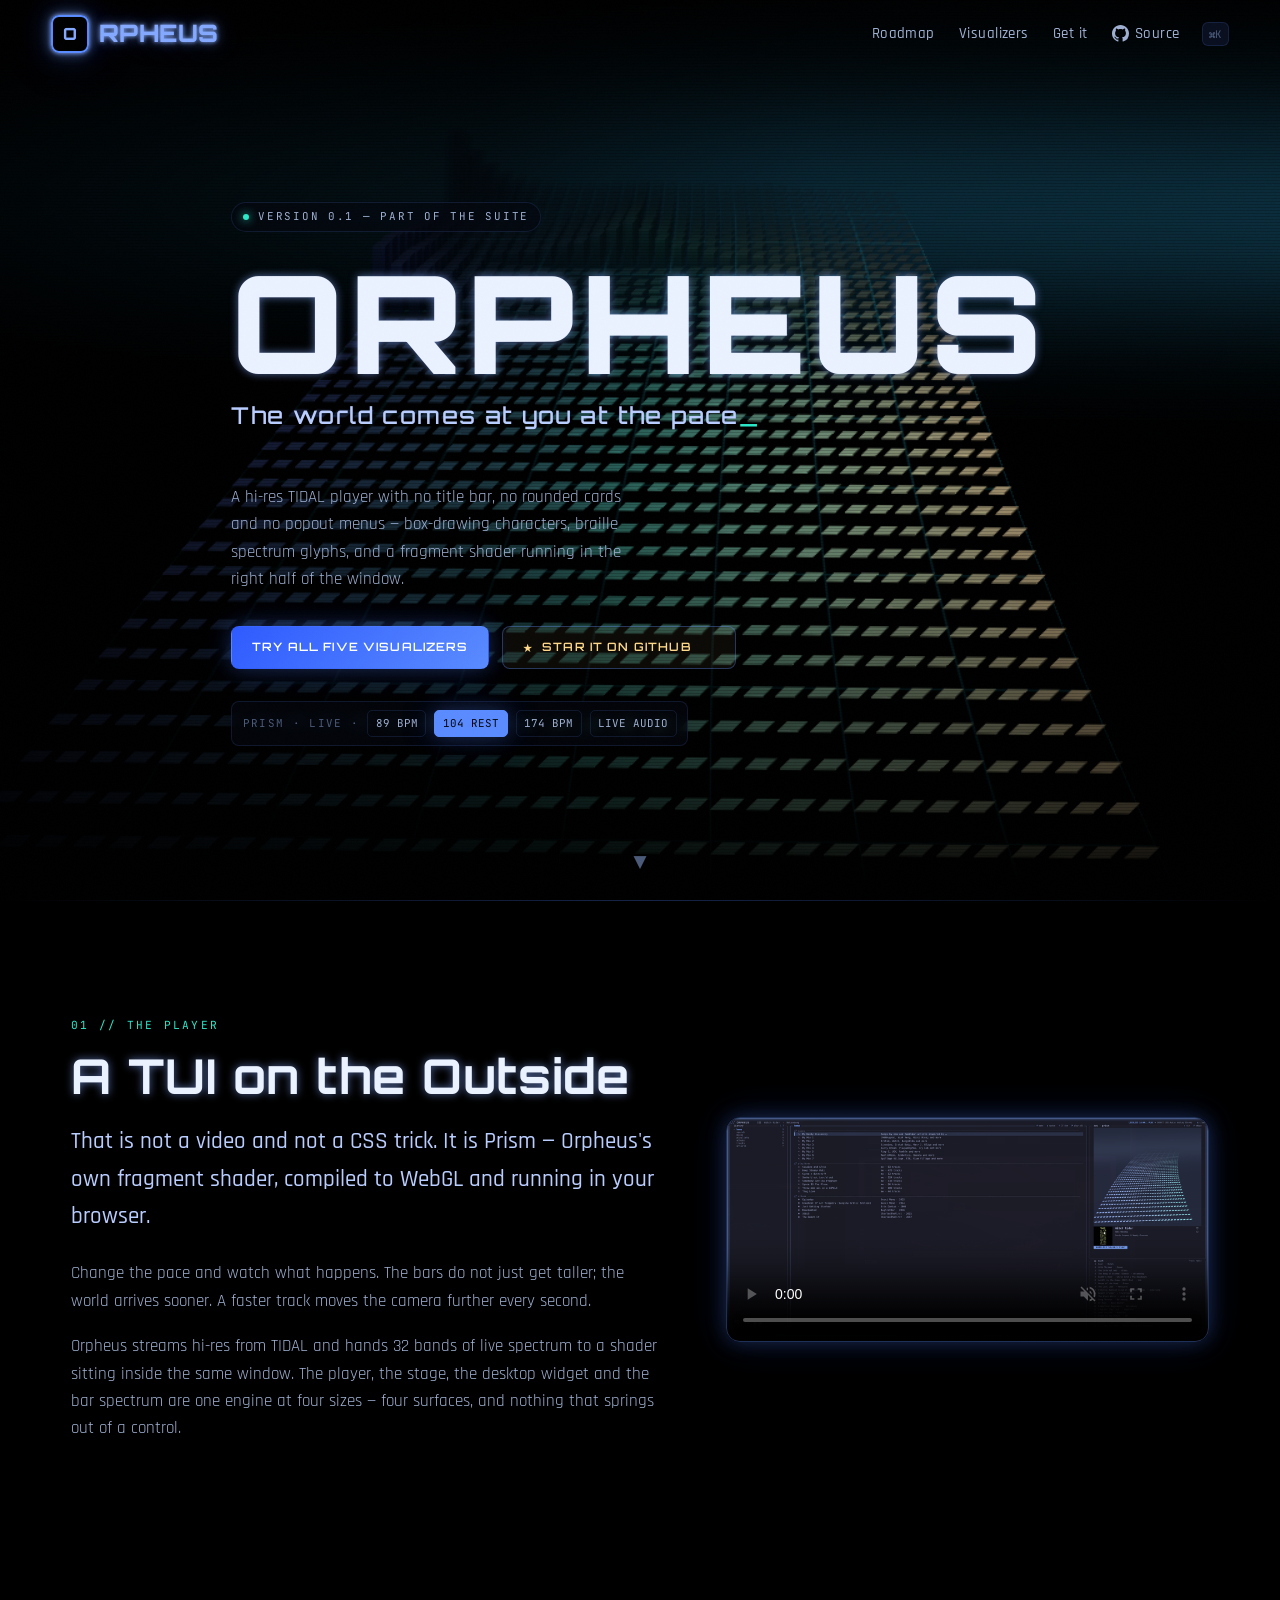
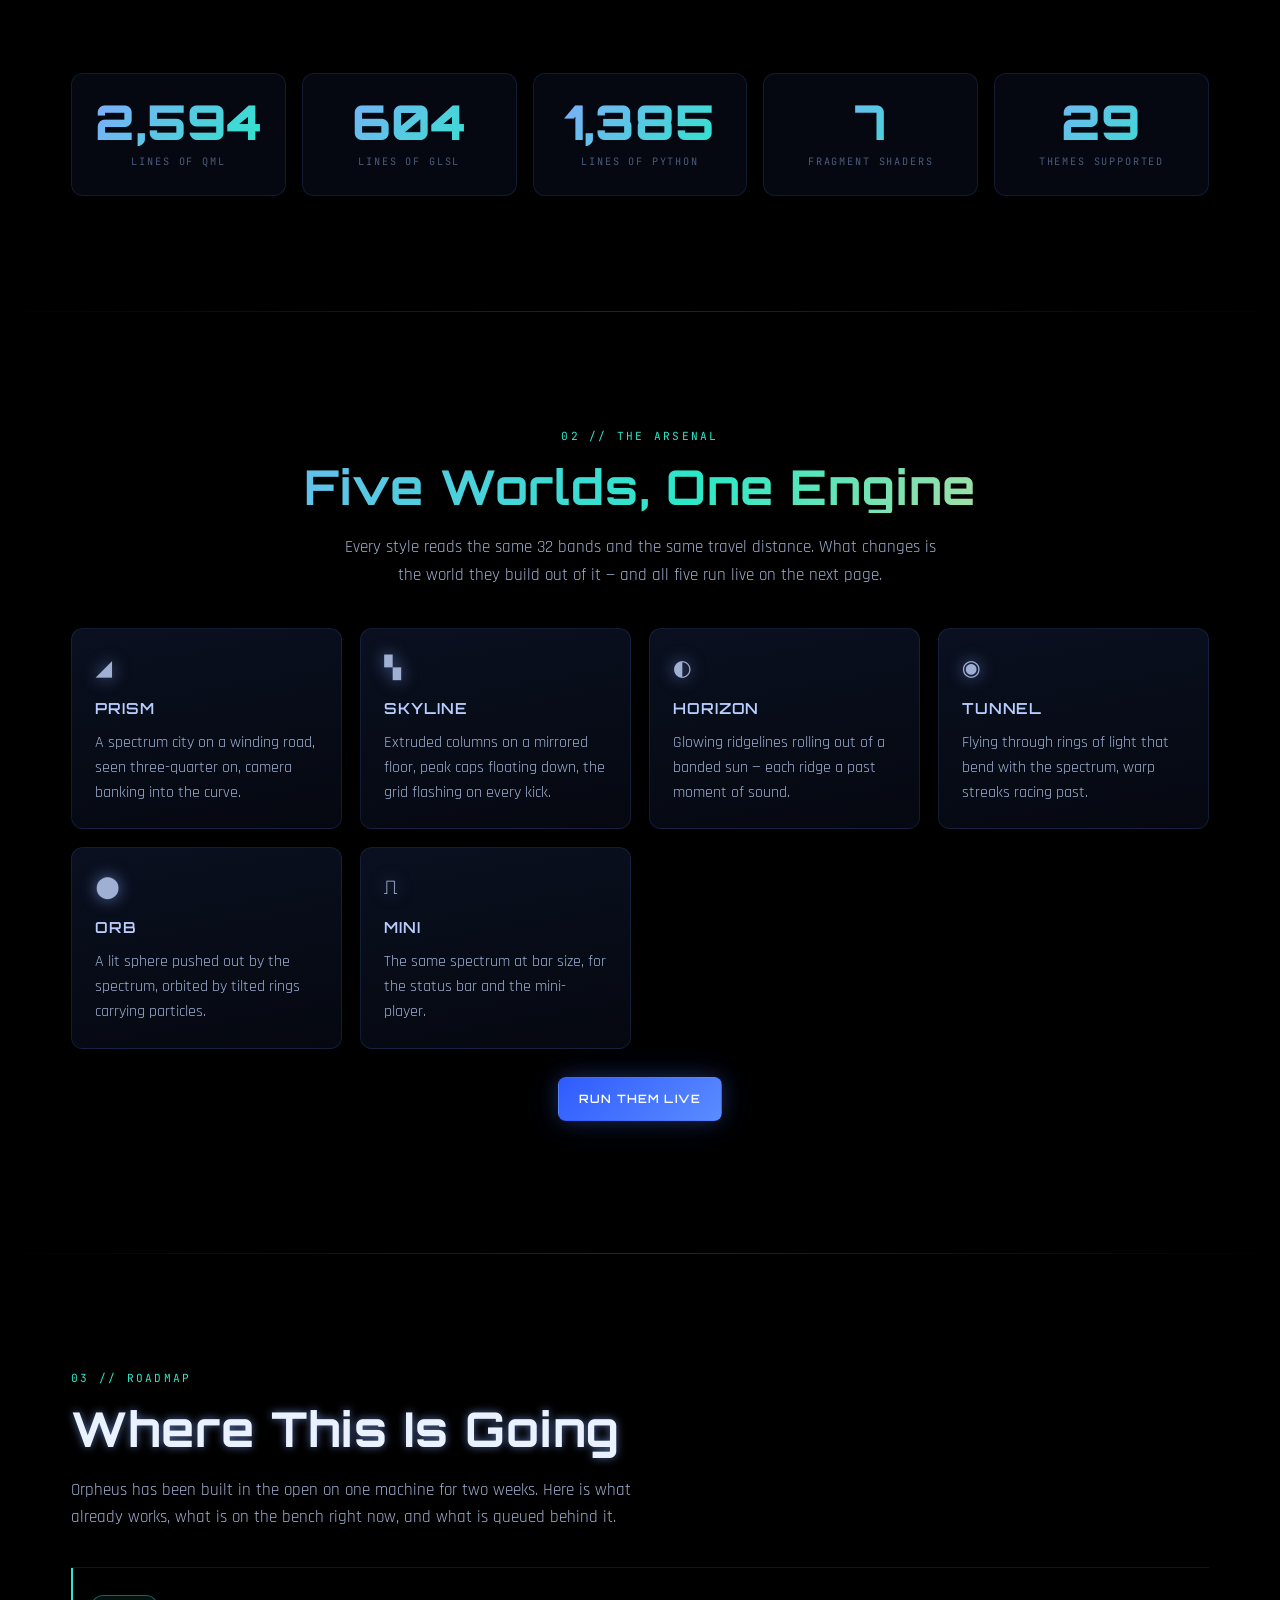
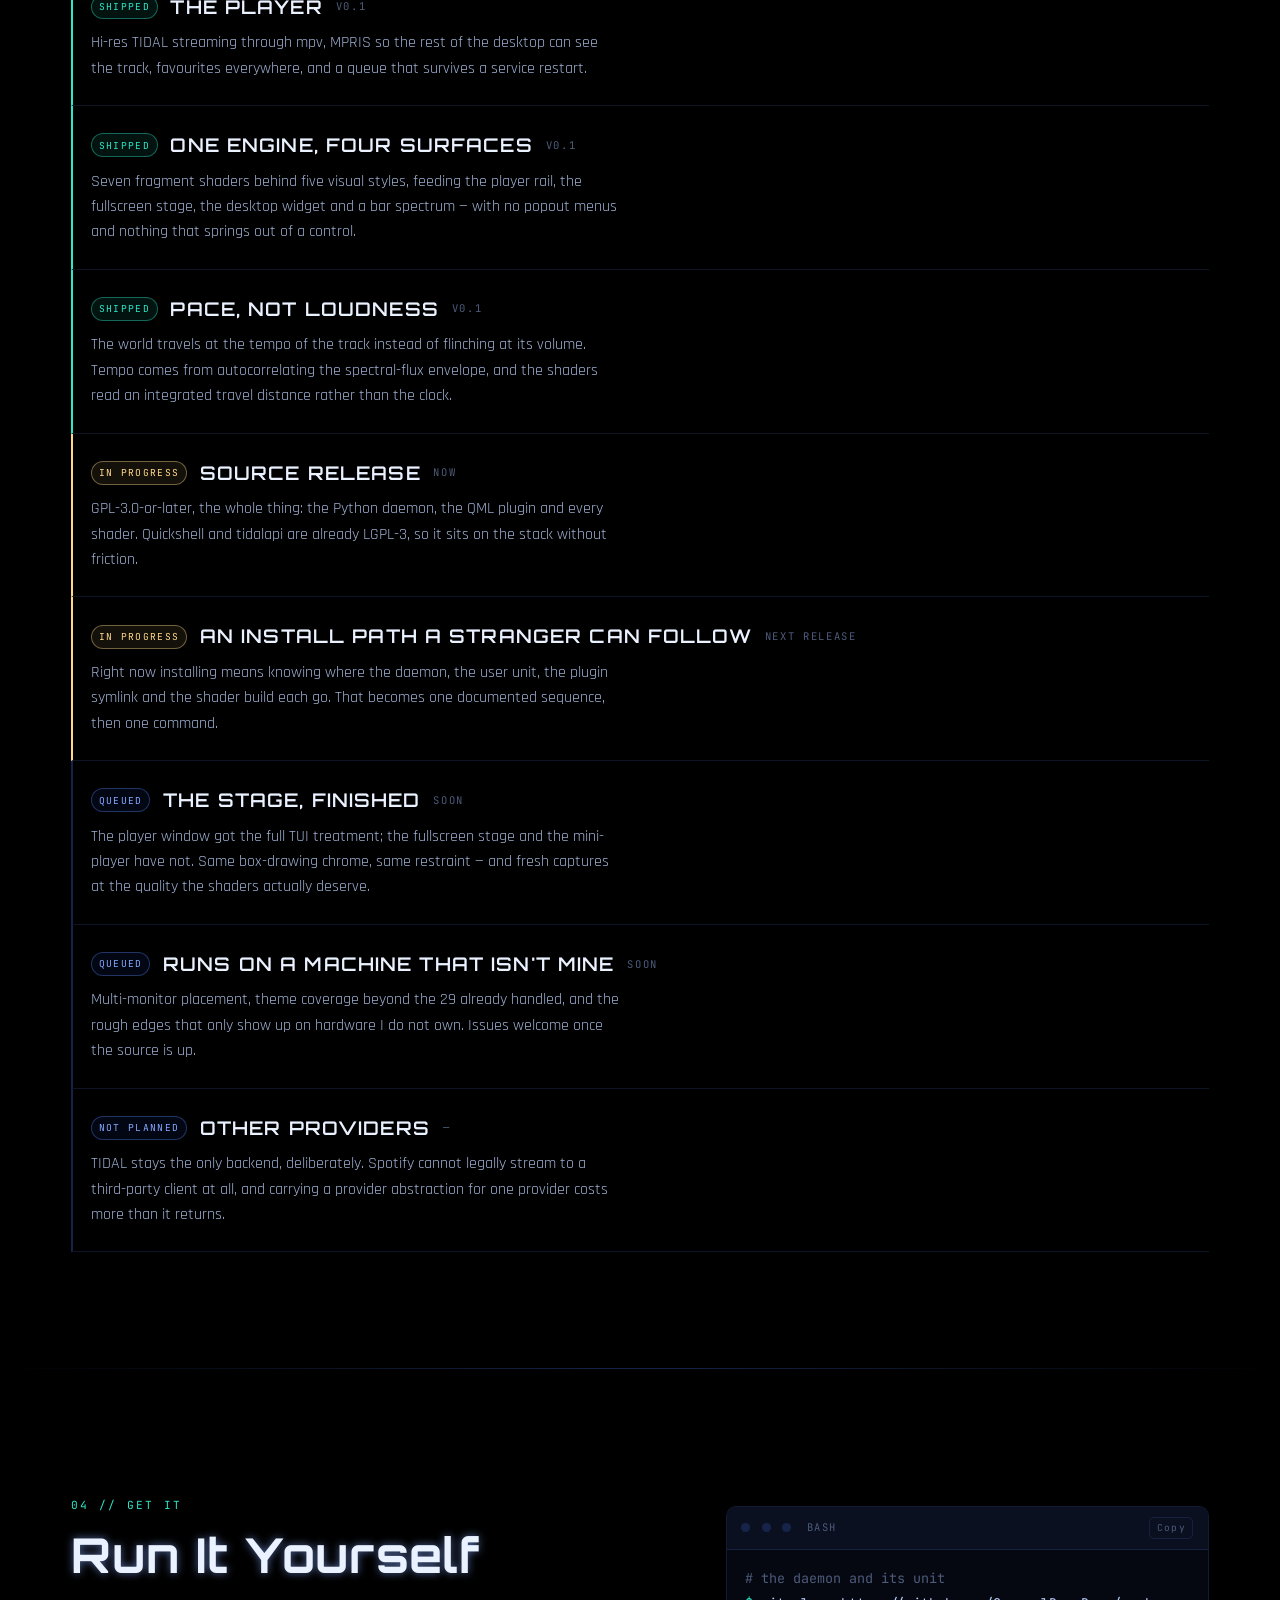
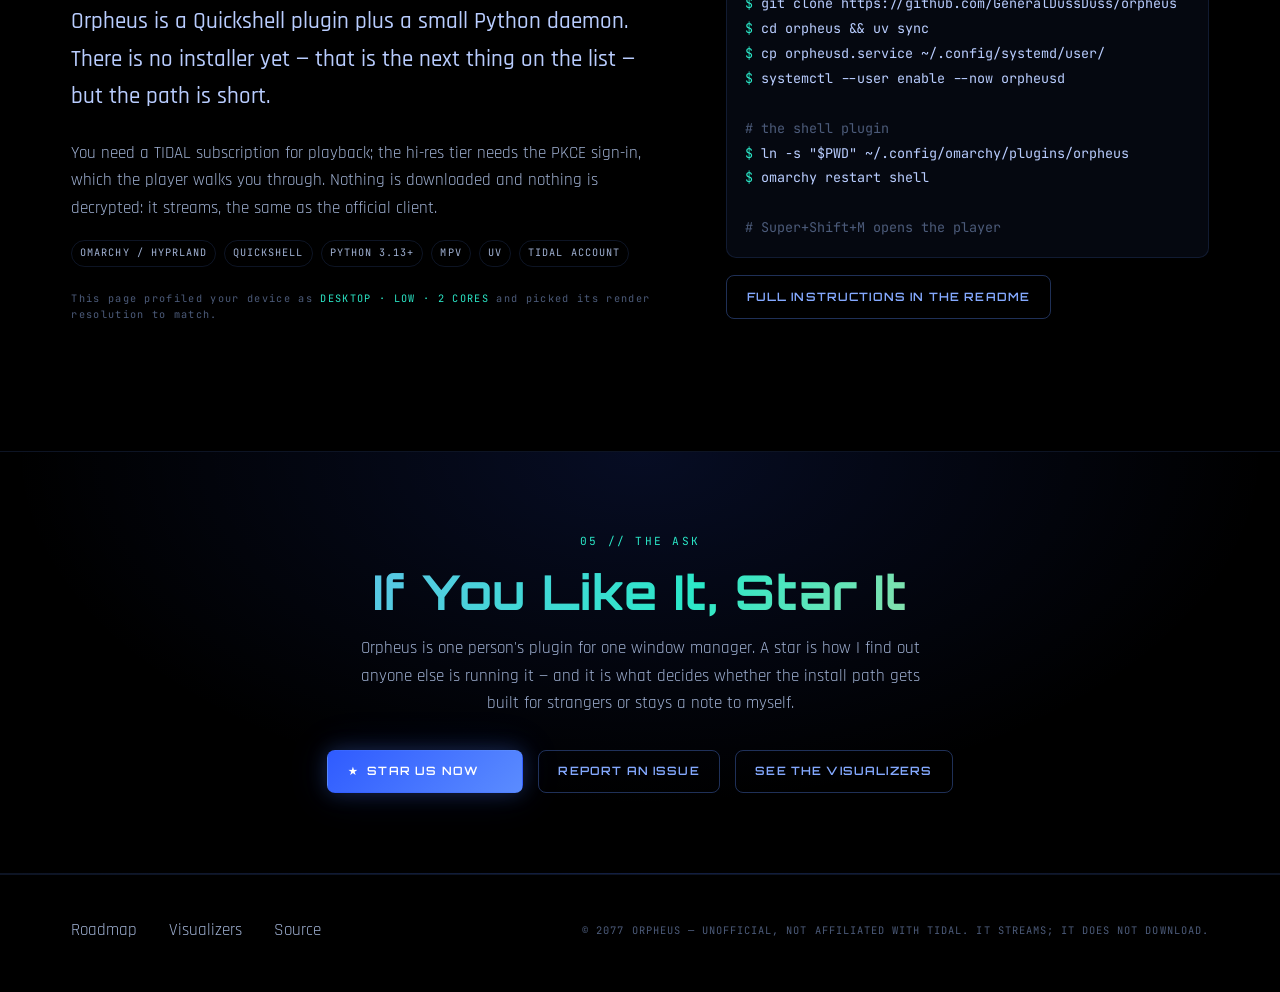
==== index.html @ fc504186 "Orpheus showcase site A two-page static showcase for Orpheus, served from GitHub Pages at https://ge" ====
<!doctype html>
<html lang="en" data-repo="GeneralDussDuss/orpheus">
<head>
<meta charset="utf-8">
<meta name="viewport" content="width=device-width, initial-scale=1">
<title>ORPHEUS — a hi-res TIDAL player that thinks it's a terminal</title>
<meta name="description" content="GPU music visualizers that travel at the pace of the track. A hi-res TIDAL player built for Omarchy and Hyprland — QML, GLSL and Python.">
<meta name="theme-color" content="#2f5bff">
<meta property="og:type" content="website">
<meta property="og:site_name" content="ORPHEUS">
<meta property="og:title" content="ORPHEUS">
<meta property="og:description" content="A hi-res TIDAL player that thinks it's a terminal. The visualizers don't react to loudness — they travel at the pace of the track.">
<meta property="og:url" content="https://generaldussduss.github.io/orpheus-site/">
<meta property="og:image" content="https://generaldussduss.github.io/orpheus-site/media/og.png">
<meta property="og:image:width" content="1200">
<meta property="og:image:height" content="630">
<meta name="twitter:card" content="summary_large_image">
<meta name="twitter:title" content="ORPHEUS">
<meta name="twitter:description" content="GPU music visualizers that travel at the pace of the track.">
<meta name="twitter:image" content="https://generaldussduss.github.io/orpheus-site/media/og.png">
<link rel="icon" href="data:image/svg+xml,<svg xmlns='http://www.w3.org/2000/svg' viewBox='0 0 32 32'><rect width='32' height='32' rx='7' fill='%23050810'/><text x='16' y='23' font-size='18' font-family='monospace' font-weight='bold' fill='%235b8cff' text-anchor='middle'>O</text></svg>">
<link rel="canonical" href="https://generaldussduss.github.io/orpheus-site/">
<script type="application/ld+json">
{"@context":"https://schema.org","@type":"SoftwareApplication","name":"Orpheus",
"applicationCategory":"MultimediaApplication","operatingSystem":"Linux (Omarchy, Hyprland)",
"description":"A hi-res TIDAL player that thinks it's a terminal, with GPU visualizers that travel at the pace of the track.",
"url":"https://generaldussduss.github.io/orpheus-site/",
"codeRepository":"https://github.com/GeneralDussDuss/orpheus","license":"https://www.gnu.org/licenses/gpl-3.0.html",
"programmingLanguage":["QML","GLSL","Python"],
"offers":{"@type":"Offer","price":"0","priceCurrency":"USD"}}
</script>
<link rel="stylesheet" href="assets/site.css">
<script>
/* Runs before first paint so the layout is already right for the device and
   nothing has to flash its way into position. engine.js refines this later
   with data-tier once it has profiled the GPU path. */
(function () {
  var h = document.documentElement, m = window.matchMedia;
  var coarse = m && (m('(hover: none)').matches || m('(pointer: coarse)').matches);
  var touch = coarse && ((navigator.maxTouchPoints || 0) > 0 || 'ontouchstart' in window);
  var phone = touch && Math.min(screen.width, screen.height) <= 820;
  if (touch) h.className += ' is-touch';
  if (phone) h.className += ' is-phone';
  if (m && m('(prefers-reduced-motion: reduce)').matches) h.className += ' is-calm';
})();
</script>
</head>
<body>
<div class="prog"></div>
<a class="skip" href="#main">Skip to content</a>

<nav class="nav">
  <a class="logo" href="index.html"><span class="logo-p">O</span><span class="logo-w">RPHEUS</span></a>
  <button class="nav-burger" aria-label="Menu" aria-expanded="false"><span></span><span></span><span></span></button>
  <div class="nav-links">
    <a href="index.html#roadmap">Roadmap</a>
    <a href="visualizers.html">Visualizers</a>
    <a href="index.html#get">Get it</a>
    <a class="nav-gh" href="https://github.com/GeneralDussDuss/orpheus" target="_blank" rel="noopener"><svg viewBox="0 0 16 16" aria-hidden="true"><path d="M8 0C3.58 0 0 3.58 0 8c0 3.54 2.29 6.53 5.47 7.59.4.07.55-.17.55-.38 0-.19-.01-.82-.01-1.49-2.01.37-2.53-.49-2.69-.94-.09-.23-.48-.94-.82-1.13-.28-.15-.68-.52-.01-.53.63-.01 1.08.58 1.23.82.72 1.21 1.87.87 2.33.66.07-.52.28-.87.51-1.07-1.78-.2-3.64-.89-3.64-3.95 0-.87.31-1.59.82-2.15-.08-.2-.36-1.02.08-2.12 0 0 .67-.21 2.2.82.64-.18 1.32-.27 2-.27.68 0 1.36.09 2 .27 1.53-1.04 2.2-.82 2.2-.82.44 1.1.16 1.92.08 2.12.51.56.82 1.27.82 2.15 0 3.07-1.87 3.75-3.65 3.95.29.25.54.73.54 1.48 0 1.07-.01 1.93-.01 2.2 0 .21.15.46.55.38A8.01 8.01 0 0 0 16 8c0-4.42-3.58-8-8-8Z"/></svg>Source</a>
  </div>
  <button class="nav-k" aria-label="Open command palette">⌘K</button>
</nav>

<main id="main">

<section class="hero">
  <canvas id="gl" aria-hidden="true"></canvas>
  <div class="hero-veil"></div>
  <div class="wrap hero-in">
    <span class="badge"><i></i>Version 0.1 — part of the suite</span>
    <h1 data-letters>ORPHEUS</h1>
    <p class="typed" data-type="The world comes at you at the pace of the track."></p>
    <p class="rot" data-rot='["// THIS IS PRISM, THE REAL SHADER, RUNNING NOW","// 32-BAND SPECTRUM AT 50 HZ","// 32x40 SPECTRUM HISTORY ON THE GPU","// A TUI ON THE OUTSIDE, A SHADER ON THE INSIDE"]'></p>
    <p class="hero-sub">A hi-res TIDAL player with no title bar, no rounded cards and no popout
      menus — box-drawing characters, braille spectrum glyphs, and a fragment shader running in
      the right half of the window.</p>
    <div class="hero-cta">
      <a class="btn btn-primary" href="visualizers.html">Try all five visualizers</a>
      <a class="btn btn-star" href="https://github.com/GeneralDussDuss/orpheus" target="_blank" rel="noopener">
        <span class="star-ico">★</span>Star it on GitHub<span class="star-n" data-stars>—</span></a>
    </div>
    <div class="glbar">
      <span class="tag">Prism · live ·</span>
      <button data-bpm="89">89 BPM</button>
      <button data-bpm="104" aria-pressed="true">104 REST</button>
      <button data-bpm="174">174 BPM</button>
      <button class="mic" aria-pressed="false">LIVE AUDIO</button>
    </div>
  </div>
  <div class="scroll-cue" aria-hidden="true">▼</div>
</section>

<div class="divider"></div>

<section class="section wrap">
  <div class="split split-wide">
    <div class="reveal reveal-left">
      <span class="sec-label">01 // THE PLAYER</span>
      <h2 data-scramble>A TUI on the Outside</h2>
      <div class="prose">
        <p class="lede">That is not a video and not a CSS trick. It is Prism — Orpheus's own
          fragment shader, compiled to WebGL and running in your browser.</p>
        <p>Change the pace and watch what happens. The bars do not just get taller; the world
          arrives sooner. A faster track moves the camera further every second.</p>
        <p>Orpheus streams hi-res from TIDAL and hands 32 bands of live spectrum to a shader
          sitting inside the same window. The player, the stage, the desktop widget and the bar
          spectrum are one engine at four sizes — four surfaces, and nothing that springs out of
          a control.</p>
      </div>
    </div>
    <figure class="frame reveal reveal-right">
      <video autoplay muted loop playsinline controls poster="media/player-prism.png" preload="metadata">
        <source src="media/player-motion.mp4" type="video/mp4">
        <img src="media/player-motion.gif" alt="The Orpheus player window with a live visualizer in its rail.">
      </video>
    </figure>
  </div>
</section>

<section class="section wrap">
  <div class="stats reveal" data-stagger="100">
    <div class="stat"><b data-count="2594">0</b><span>Lines of QML</span></div>
    <div class="stat"><b data-count="604">0</b><span>Lines of GLSL</span></div>
    <div class="stat"><b data-count="1385">0</b><span>Lines of Python</span></div>
    <div class="stat"><b data-count="7">0</b><span>Fragment shaders</span></div>
    <div class="stat"><b data-count="29">0</b><span>Themes supported</span></div>
  </div>
</section>

<div class="divider"></div>

<section class="section wrap">
  <div class="reveal" style="text-align:center; margin-bottom:2.4rem;">
    <span class="sec-label" style="justify-content:center;">02 // THE ARSENAL</span>
    <h2 class="grad" data-scramble>Five Worlds, One Engine</h2>
    <p class="prose" style="margin-inline:auto;">Every style reads the same 32 bands and the same
      travel distance. What changes is the world they build out of it — and all five run live on
      the next page.</p>
  </div>
  <div class="grid grid-3 reveal" data-stagger="90">
    <article class="card" data-tilt="8"><span class="ico">◢</span><h3>Prism</h3><p>A spectrum city on a winding road, seen three-quarter on, camera banking into the curve.</p></article>
    <article class="card" data-tilt="8"><span class="ico">▚</span><h3>Skyline</h3><p>Extruded columns on a mirrored floor, peak caps floating down, the grid flashing on every kick.</p></article>
    <article class="card" data-tilt="8"><span class="ico">◐</span><h3>Horizon</h3><p>Glowing ridgelines rolling out of a banded sun — each ridge a past moment of sound.</p></article>
    <article class="card" data-tilt="8"><span class="ico">◉</span><h3>Tunnel</h3><p>Flying through rings of light that bend with the spectrum, warp streaks racing past.</p></article>
    <article class="card" data-tilt="8"><span class="ico">⬤</span><h3>Orb</h3><p>A lit sphere pushed out by the spectrum, orbited by tilted rings carrying particles.</p></article>
    <article class="card" data-tilt="8"><span class="ico">⎍</span><h3>Mini</h3><p>The same spectrum at bar size, for the status bar and the mini-player.</p></article>
  </div>
  <p style="margin-top:1.8rem; text-align:center;"><a class="btn btn-primary" href="visualizers.html">Run them live</a></p>
</section>

<div class="divider"></div>

<section class="section wrap" id="roadmap">
  <div class="reveal">
    <span class="sec-label">03 // ROADMAP</span>
    <h2 data-scramble>Where This Is Going</h2>
    <p class="prose">Orpheus has been built in the open on one machine for two weeks. Here is
      what already works, what is on the bench right now, and what is queued behind it.</p>
    <div class="road">

      <div class="road-row reveal" data-state="done">
        <div class="road-head">
          <span class="pill pill-done">Shipped</span>
          <h3>The player</h3>
          <span class="road-when">v0.1</span>
        </div>
        <p>Hi-res TIDAL streaming through mpv, MPRIS so the rest of the desktop can see the
          track, favourites everywhere, and a queue that survives a service restart.</p>
      </div>

      <div class="road-row reveal" data-state="done">
        <div class="road-head">
          <span class="pill pill-done">Shipped</span>
          <h3>One engine, four surfaces</h3>
          <span class="road-when">v0.1</span>
        </div>
        <p>Seven fragment shaders behind five visual styles, feeding the player rail, the
          fullscreen stage, the desktop widget and a bar spectrum — with no popout menus and
          nothing that springs out of a control.</p>
      </div>

      <div class="road-row reveal" data-state="done">
        <div class="road-head">
          <span class="pill pill-done">Shipped</span>
          <h3>Pace, not loudness</h3>
          <span class="road-when">v0.1</span>
        </div>
        <p>The world travels at the tempo of the track instead of flinching at its volume.
          Tempo comes from autocorrelating the spectral-flux envelope, and the shaders read an
          integrated travel distance rather than the clock.</p>
      </div>

      <div class="road-row reveal" data-state="now">
        <div class="road-head">
          <span class="pill pill-now">In progress</span>
          <h3>Source release</h3>
          <span class="road-when">Now</span>
        </div>
        <p>GPL-3.0-or-later, the whole thing: the Python daemon, the QML plugin and every
          shader. Quickshell and tidalapi are already LGPL-3, so it sits on the stack without
          friction.</p>
      </div>

      <div class="road-row reveal" data-state="now">
        <div class="road-head">
          <span class="pill pill-now">In progress</span>
          <h3>An install path a stranger can follow</h3>
          <span class="road-when">Next release</span>
        </div>
        <p>Right now installing means knowing where the daemon, the user unit, the plugin
          symlink and the shader build each go. That becomes one documented sequence, then one
          command.</p>
      </div>

      <div class="road-row reveal" data-state="next">
        <div class="road-head">
          <span class="pill pill-next">Queued</span>
          <h3>The stage, finished</h3>
          <span class="road-when">Soon</span>
        </div>
        <p>The player window got the full TUI treatment; the fullscreen stage and the
          mini-player have not. Same box-drawing chrome, same restraint — and fresh captures
          at the quality the shaders actually deserve.</p>
      </div>

      <div class="road-row reveal" data-state="next">
        <div class="road-head">
          <span class="pill pill-next">Queued</span>
          <h3>Runs on a machine that isn't mine</h3>
          <span class="road-when">Soon</span>
        </div>
        <p>Multi-monitor placement, theme coverage beyond the 29 already handled, and the
          rough edges that only show up on hardware I do not own. Issues welcome once the
          source is up.</p>
      </div>

      <div class="road-row reveal" data-state="next">
        <div class="road-head">
          <span class="pill pill-next">Not planned</span>
          <h3>Other providers</h3>
          <span class="road-when">—</span>
        </div>
        <p>TIDAL stays the only backend, deliberately. Spotify cannot legally stream to a
          third-party client at all, and carrying a provider abstraction for one provider
          costs more than it returns.</p>
      </div>

    </div>
  </div>
</section>

<div class="divider"></div>

<section class="section wrap" id="get">
  <div class="split split-wide">
    <div class="reveal reveal-left">
      <span class="sec-label">04 // GET IT</span>
      <h2 data-scramble>Run It Yourself</h2>
      <div class="prose">
        <p class="lede">Orpheus is a Quickshell plugin plus a small Python daemon. There is no
          installer yet — that is the next thing on the list — but the path is short.</p>
        <p>You need a TIDAL subscription for playback; the hi-res tier needs the PKCE sign-in,
          which the player walks you through. Nothing is downloaded and nothing is decrypted:
          it streams, the same as the official client.</p>
      </div>
      <div class="req">
        <span>Omarchy / Hyprland</span><span>Quickshell</span><span>Python 3.13+</span>
        <span>mpv</span><span>uv</span><span>TIDAL account</span>
      </div>
      <div class="tier-note">This page profiled your device as <b data-tier-readout>…</b> and
        picked its render resolution to match.</div>
    </div>
    <div class="reveal reveal-right">
      <div class="shell">
        <div class="shell-bar">
          <span class="dot"></span><span class="dot"></span><span class="dot"></span>
          <span class="shell-name">bash</span>
          <button class="shell-copy" data-copy="#install-cmd">Copy</button>
        </div>
        <pre id="install-cmd"><span class="c"># the daemon and its unit</span>
<span class="p">$</span> git clone https://github.com/GeneralDussDuss/orpheus
<span class="p">$</span> cd orpheus &amp;&amp; uv sync
<span class="p">$</span> cp orpheusd.service ~/.config/systemd/user/
<span class="p">$</span> systemctl --user enable --now orpheusd

<span class="c"># the shell plugin</span>
<span class="p">$</span> ln -s "$PWD" ~/.config/omarchy/plugins/orpheus
<span class="p">$</span> omarchy restart shell

<span class="c"># Super+Shift+M opens the player</span></pre>
      </div>
      <p style="margin-top:1.1rem;"><a class="btn btn-secondary" href="https://github.com/GeneralDussDuss/orpheus#installation" target="_blank" rel="noopener">Full instructions in the README</a></p>
    </div>
  </div>
</section>

</main>

<section class="cta-band">
  <div class="wrap reveal">
    <span class="sec-label" style="justify-content:center;">05 // THE ASK</span>
    <h2 class="grad" data-scramble>If You Like It, Star It</h2>
    <p class="prose">Orpheus is one person's plugin for one window manager. A star is how I find
      out anyone else is running it — and it is what decides whether the install path gets built
      for strangers or stays a note to myself.</p>
    <div class="cta-row">
      <a class="btn btn-primary" href="https://github.com/GeneralDussDuss/orpheus" target="_blank" rel="noopener">
        <span class="star-ico">★</span>Star us now<span class="star-n" data-stars>—</span></a>
      <a class="btn btn-secondary" href="https://github.com/GeneralDussDuss/orpheus/issues" target="_blank" rel="noopener">Report an issue</a>
      <a class="btn btn-secondary" href="visualizers.html">See the visualizers</a>
    </div>
  </div>
</section>

<footer class="foot">
  <div class="wrap foot-row">
    <a href="index.html#roadmap">Roadmap</a>
    <a href="visualizers.html">Visualizers</a>
    <a href="https://github.com/GeneralDussDuss/orpheus" target="_blank" rel="noopener">Source</a>
    <span class="foot-copy">© 2077 ORPHEUS — UNOFFICIAL, NOT AFFILIATED WITH TIDAL. IT STREAMS; IT DOES NOT DOWNLOAD.</span>
  </div>
</footer>

<div class="pal" role="dialog" aria-label="Command palette">
  <div class="pal-box">
    <input type="text" placeholder="Type a command…" aria-label="Search">
    <ul class="pal-list">
      <li data-key="1"><a href="index.html">Home<kbd>1</kbd></a></li>
      <li data-key="2"><a href="visualizers.html">Visualizers<kbd>2</kbd></a></li>
      <li data-key="3"><a href="index.html#roadmap">Roadmap<kbd>3</kbd></a></li>
      <li data-key="4"><a href="index.html#get">Get it — install<kbd>4</kbd></a></li>
      <li data-key="5"><a href="https://github.com/GeneralDussDuss/orpheus" target="_blank" rel="noopener">Source on GitHub<kbd>5</kbd></a></li>
    </ul>
    <div class="pal-hint"><span>↑↓ Navigate</span><span>⏎ Select</span><span>Esc Close</span></div>
  </div>
</div>

<script src="assets/viz.js"></script>
<script src="assets/engine.js"></script>
<script>
(function () {
  var cv = document.getElementById('gl');
  var eng = window.OrpheusEngine.mount(cv, { style: 'prism', bpm: 104 });
  if (!eng) return;
  var bar = document.querySelector('.glbar');
  Array.prototype.forEach.call(bar.querySelectorAll('[data-bpm]'), function (b) {
    b.addEventListener('click', function () {
      Array.prototype.forEach.call(bar.querySelectorAll('[data-bpm]'), function (o) { o.setAttribute('aria-pressed', 'false'); });
      b.setAttribute('aria-pressed', 'true');
      eng.setBpm(parseFloat(b.getAttribute('data-bpm')));
    });
  });
  var mic = bar.querySelector('.mic');
  mic.addEventListener('click', function () {
    eng.toggleMic(function (on, label) { mic.setAttribute('aria-pressed', on ? 'true' : 'false'); mic.textContent = label; });
  });
})();
</script>
<script src="assets/site.js"></script>
</body>
</html>
---- assets/site.css ----
/* ORPHEUS — part of the suite.
   Shares the house system with CHARON, HYDRA and AETHER: Orbitron display,
   Rajdhani body, JetBrains Mono labels, a named accent ramp and four glow
   tokens. Takes blue as its core and the Horizon sun as its warm highlight —
   the only warm accent in the suite. Where the others draw their product in
   CSS, this one runs the real shader. */

@import url('https://fonts.googleapis.com/css2?family=JetBrains+Mono:wght@300;400;500&family=Orbitron:wght@400;500;600;700;800;900&family=Rajdhani:wght@300;400;500;600;700&display=swap');

:root {
  --void:    #000000;
  --surface: #050810;
  --raised:  #0a1020;
  --input:   #0c1428;
  --dim:     #16244a;
  --muted:   #1e3a8f;
  --core:    #2f5bff;
  --bright:  #5b8cff;
  --vivid:   #84a9ff;
  --hot:     #b9cdff;
  --white:   #eaf1ff;

  --cyan: #2be8c8;
  --sun:  #ffd98a;
  --rose: #ff5c8a;

  --body:  #9fb0d2;
  --faint: #4c5b7a;
  --line:  rgba(91, 140, 255, 0.14);
  --line-hi: rgba(91, 140, 255, 0.34);

  --font-display: 'Orbitron', ui-sans-serif, system-ui, sans-serif;
  --font-body: 'Rajdhani', ui-sans-serif, system-ui, sans-serif;
  --font-mono: 'JetBrains Mono', ui-monospace, Menlo, monospace;

  --glow-neon: 0 0 4px var(--vivid), 0 0 12px rgba(132,169,255,0.5), 0 0 30px rgba(91,140,255,0.3), 0 0 60px rgba(47,91,255,0.15);
  --glow-text: 0 0 8px rgba(132,169,255,0.6);
  --glow-medium: 0 0 20px rgba(91,140,255,0.25), 0 0 40px rgba(47,91,255,0.15);
  --glow-intense: 0 0 20px rgba(91,140,255,0.4), 0 0 60px rgba(47,91,255,0.25), 0 0 100px rgba(47,91,255,0.1);
  --glow-sun: 0 0 10px rgba(255,217,138,0.5), 0 0 30px rgba(255,217,138,0.2);

  --ease-smooth: cubic-bezier(0.4, 0, 0.2, 1);
  --ease-bounce: cubic-bezier(0.34, 1.56, 0.64, 1);
  --gutter: clamp(1.1rem, 4vw, 3.5rem);
  --measure: 66ch;
}

*, *::before, *::after { box-sizing: border-box; }
html { -webkit-text-size-adjust: 100%; scroll-behavior: smooth; }

body {
  margin: 0;
  background: var(--void);
  color: var(--body);
  font-family: var(--font-body);
  font-size: 1.06rem;
  line-height: 1.62;
  overflow-x: hidden;
}

body::after {
  content: '';
  position: fixed; inset: 0; z-index: 99997;
  pointer-events: none; opacity: 0.4;
  background-image: url("data:image/svg+xml,%3Csvg xmlns='http://www.w3.org/2000/svg'%3E%3Cfilter id='n'%3E%3CfeTurbulence type='fractalNoise' baseFrequency='0.9'/%3E%3C/filter%3E%3Crect width='100%25' height='100%25' filter='url(%23n)' opacity='0.03'/%3E%3C/svg%3E");
}

/* scroll progress */
.prog { position: fixed; top: 0; left: 0; height: 2px; width: 0; z-index: 99998;
  background: linear-gradient(90deg, var(--core), var(--cyan)); box-shadow: var(--glow-medium); }

/* ---------- nav ---------- */
.nav { position: fixed; top: 0; left: 0; right: 0; z-index: 900;
  display: flex; align-items: center; gap: 1.4rem;
  padding: 0.9rem var(--gutter); transition: background .3s, border-color .3s;
  border-bottom: 1px solid transparent; }
.nav.scrolled { background: rgba(5,8,16,0.85); backdrop-filter: blur(20px) saturate(1.2); border-bottom-color: var(--line); }
.logo { display: flex; align-items: center; gap: .6rem; text-decoration: none; }
.logo-p { display: grid; place-items: center; width: 38px; height: 38px;
  border: 2px solid var(--bright); border-radius: 8px;
  font-family: var(--font-display); font-weight: 800; font-size: 1.05rem;
  color: var(--vivid); box-shadow: var(--glow-neon); transition: box-shadow .3s, border-color .3s; }
.logo:hover .logo-p { box-shadow: var(--glow-intense); border-color: var(--vivid); }
.logo-w { font-family: var(--font-display); font-weight: 800; font-size: 1.5rem;
  letter-spacing: .02em; color: var(--vivid); text-shadow: var(--glow-neon); }
.nav-links { display: flex; gap: 1.5rem; margin-left: auto; }
.nav-links a { font-family: var(--font-body); font-weight: 500; font-size: .95rem;
  letter-spacing: .03em; color: var(--body); text-decoration: none; transition: color .3s, text-shadow .3s; }
.nav-links a:hover, .nav-links a[aria-current='page'] { color: var(--vivid); text-shadow: var(--glow-text); }
.nav-k { font-family: var(--font-mono); font-size: .66rem; color: var(--faint);
  border: 1px solid var(--line); background: var(--raised); border-radius: 6px;
  padding: .4em .6em; cursor: pointer; transition: color .3s, border-color .3s; }
.nav-k:hover { color: var(--vivid); border-color: var(--line-hi); }
/* the mobile nav lives in the responsive block at the foot of this file */

/* ---------- buttons ---------- */
.btn { display: inline-flex; align-items: center; gap: .5rem;
  font-family: var(--font-display); font-weight: 600; font-size: .72rem;
  letter-spacing: .1em; text-transform: uppercase; text-decoration: none;
  padding: 1em 1.7em; border-radius: 8px; cursor: pointer; border: 1px solid transparent;
  transition: transform .3s var(--ease-smooth), box-shadow .3s, background .3s, color .3s; }
.btn-primary { background: linear-gradient(135deg, var(--core), var(--bright)); color: #fff; box-shadow: var(--glow-medium); }
.btn-primary:hover { transform: translateY(-2px) scale(1.03); box-shadow: var(--glow-intense);
  background: linear-gradient(135deg, var(--bright), var(--vivid)); }
.btn-primary:active { transform: translateY(0) scale(.97); }
.btn-secondary { border-color: var(--line-hi); color: var(--vivid); }
.btn-secondary:hover { transform: translateY(-2px) scale(1.03); background: rgba(47,91,255,.1); box-shadow: var(--glow-medium); }

/* ---------- layout ---------- */
.wrap { max-width: 1240px; margin-inline: auto; padding-inline: var(--gutter); }
.section { padding-block: clamp(4rem, 9vw, 7.5rem); position: relative; }
.divider { height: 1px; background: linear-gradient(90deg, transparent, var(--dim), transparent); }
.prose { max-width: var(--measure); }
.prose p { margin: 0 0 1.05em; }
.prose p:last-child { margin: 0; }
.lede { font-size: clamp(1.15rem, 2.1vw, 1.45rem); color: var(--hot); font-weight: 500; }

.sec-label { font-family: var(--font-mono); font-size: .7rem; letter-spacing: .2em;
  text-transform: uppercase; color: var(--cyan); margin-bottom: .9rem; display: block; }
h1, h2, h3 { font-family: var(--font-display); margin: 0; }
h2 { font-weight: 700; font-size: clamp(1.8rem, 4vw, 3rem); letter-spacing: .02em;
  line-height: 1.12; color: var(--white); text-shadow: var(--glow-text); margin-bottom: 1.3rem; }
h3 { font-weight: 600; font-size: .95rem; letter-spacing: .06em; text-transform: uppercase;
  color: var(--hot); margin-bottom: .5rem; }
.grad { background: linear-gradient(120deg, var(--vivid), var(--cyan) 55%, var(--sun));
  -webkit-background-clip: text; background-clip: text; color: transparent; text-shadow: none; }
a { color: var(--bright); }
code { font-family: var(--font-mono); font-size: .88em; color: var(--cyan); }

/* ---------- hero ---------- */
.hero { position: relative; min-height: 100svh; display: grid; align-items: center; padding-block: 8rem 5rem; }
.hero #gl { position: absolute; inset: 0; width: 100%; height: 100%; display: block; z-index: 0; }
.hero-veil { position: absolute; inset: 0; z-index: 1; pointer-events: none;
  background: linear-gradient(to right, rgba(0,0,0,.86) 0%, rgba(0,0,0,.6) 38%, rgba(0,0,0,.12) 64%, transparent 100%),
    linear-gradient(to bottom, rgba(0,0,0,.6) 0%, rgba(0,0,0,.05) 38%, rgba(0,0,0,.72) 86%, var(--void) 100%),
    repeating-linear-gradient(to bottom, rgba(0,0,0,.18) 0 1px, transparent 1px 3px); }
.hero-in { position: relative; z-index: 2; }
.badge { display: inline-flex; align-items: center; gap: .55rem; font-family: var(--font-mono);
  font-size: .68rem; letter-spacing: .16em; text-transform: uppercase; color: var(--body);
  border: 1px solid var(--line); border-radius: 999px; padding: .45em 1em;
  background: rgba(5,8,16,.6); margin-bottom: 1.5rem; }
.badge i { width: 6px; height: 6px; border-radius: 50%; background: var(--cyan);
  box-shadow: 0 0 10px var(--cyan); animation: pulse 2s infinite; }
@keyframes pulse { 0%,100% { opacity: 1 } 50% { opacity: .3 } }

.hero h1 { font-weight: 900; font-size: clamp(2.8rem, 11.5vw, 8.5rem); letter-spacing: .04em;
  line-height: .98; color: var(--white); text-shadow: var(--glow-intense); margin: 0 0 .5rem; }
.hero h1 span { display: inline-block; opacity: 0; animation: charReveal .9s var(--ease-bounce) forwards; animation-delay: var(--d); }
@keyframes charReveal { 0% { opacity: 0; transform: translateY(40px) rotateX(90deg); filter: blur(10px) }
  100% { opacity: 1; transform: none; filter: none } }
.hero h1.glitching { animation: titleGlitch 8s infinite; }
@keyframes titleGlitch { 0%,1.6%,3%,41%,43%,100% { text-shadow: var(--glow-intense); clip-path: none }
  2% { text-shadow: -3px 0 var(--core), 3px 0 var(--cyan); clip-path: inset(35% 0 25% 0) }
  42% { text-shadow: 2px 0 var(--rose), -2px 0 var(--core); clip-path: inset(15% 0 55% 0) } }

.typed { font-family: var(--font-display); font-weight: 500; font-size: clamp(.95rem, 2.2vw, 1.45rem);
  letter-spacing: .06em; color: var(--hot); min-height: 1.6em; margin: 0 0 .45rem; }
.typed .cur { color: var(--cyan); animation: blink .7s step-end infinite; }
@keyframes blink { 50% { opacity: 0 } }
.rot { font-family: var(--font-mono); font-size: .76rem; letter-spacing: .14em; text-transform: uppercase;
  color: var(--cyan); min-height: 1.5em; margin: 0 0 1.4rem; transition: opacity .4s; }
.hero-sub { max-width: 46ch; margin: 0 0 2rem; }
.hero-in { max-width: 62rem; }
.hero-cta { display: flex; flex-wrap: wrap; gap: .8rem; margin-bottom: 2rem; }

.glbar { display: inline-flex; flex-wrap: wrap; align-items: center; gap: .5rem;
  font-family: var(--font-mono); font-size: .68rem; border: 1px solid var(--line);
  border-radius: 8px; padding: .5rem .65rem; background: rgba(5,8,16,.66); backdrop-filter: blur(6px); }
.glbar .tag { color: var(--faint); letter-spacing: .12em; text-transform: uppercase; }
.glbar button { font: inherit; cursor: pointer; color: var(--body); background: transparent;
  border: 1px solid var(--line); border-radius: 5px; padding: .32em .7em; transition: all .25s; }
.glbar button:hover { color: var(--vivid); border-color: var(--line-hi); }
.glbar button[aria-pressed='true'] { color: #04060d; background: var(--bright); border-color: var(--bright); box-shadow: var(--glow-medium); }
.glbar button.mic[aria-pressed='true'] { background: var(--cyan); border-color: var(--cyan); }
.scroll-cue { position: absolute; bottom: 1.5rem; left: 50%; translate: -50% 0; z-index: 2;
  color: var(--faint); animation: bob 2s ease-in-out infinite; }
@keyframes bob { 0%,100% { transform: translateY(0) } 50% { transform: translateY(8px) } }

/* ---------- cards ---------- */
.grid { display: grid; gap: 1.1rem; }
.grid-2 { grid-template-columns: repeat(auto-fit, minmax(380px, 1fr)); }
.grid-3 { grid-template-columns: repeat(auto-fit, minmax(270px, 1fr)); }
.grid-4 { grid-template-columns: repeat(auto-fit, minmax(210px, 1fr)); }
.card { position: relative; overflow: hidden; background: linear-gradient(170deg, var(--raised), var(--surface));
  border: 1px solid var(--line); border-radius: 12px; padding: 1.45rem;
  transition: transform .3s var(--ease-smooth), box-shadow .3s, border-color .3s; }
.card::before { content: ''; position: absolute; top: 0; left: 0; right: 0; height: 2px;
  background: linear-gradient(90deg, transparent, var(--bright), var(--cyan), var(--bright), transparent);
  opacity: 0; transition: opacity .3s; }
.card:hover { border-color: var(--muted); box-shadow: var(--glow-medium); }
.card:hover::before { opacity: 1; }
.card .ico { display: block; font-size: 1.35rem; margin-bottom: .65rem; filter: drop-shadow(var(--glow-text)); }
.card p { margin: 0; font-size: .97rem; }
.card .num { font-family: var(--font-mono); font-size: .7rem; color: var(--faint); letter-spacing: .2em; }

/* ---------- stats ---------- */
.stats { display: grid; grid-template-columns: repeat(auto-fit, minmax(145px, 1fr)); gap: 1rem; }
.stat { text-align: center; padding: 1.5rem .8rem; border: 1px solid var(--line); border-radius: 12px; background: var(--surface); }
.stat b { display: block; font-family: var(--font-display); font-weight: 900;
  font-size: clamp(1.9rem, 5vw, 3rem); line-height: 1;
  background: linear-gradient(135deg, var(--vivid), var(--cyan));
  -webkit-background-clip: text; background-clip: text; color: transparent; }
.stat span { display: block; margin-top: .5rem; font-family: var(--font-mono); font-size: .64rem;
  letter-spacing: .18em; text-transform: uppercase; color: var(--faint); }

/* ---------- terminal ---------- */
.term { border: 1px solid var(--line); border-radius: 10px; background: #03050c; overflow: hidden; }
.term-bar { display: flex; align-items: center; gap: .45rem; padding: .6rem .9rem;
  border-bottom: 1px solid var(--line); background: var(--raised);
  font-family: var(--font-mono); font-size: .66rem; color: var(--faint); letter-spacing: .1em; }
.term-bar i { width: 9px; height: 9px; border-radius: 50%; background: #16244a; }
.term-bar i:first-child { background: #1e3a8f; }
.term pre { margin: 0; padding: 1.1rem; font-family: var(--font-mono); font-size: .79rem;
  line-height: 1.8; color: #93a9d4; overflow-x: auto; white-space: pre; }
.term .c { color: var(--faint) } .term .k { color: var(--body) } .term .n { color: var(--vivid) }
.term .g { color: var(--cyan) } .term .o { color: var(--sun) } .term .r { color: var(--rose) }

/* ---------- media ---------- */
figure { margin: 0; }
.shot { display: block; width: 100%; height: auto; border: 1px solid var(--line); border-radius: 10px; background: #03050c; }
figcaption { font-family: var(--font-mono); font-size: .72rem; line-height: 1.7; color: var(--faint); margin-top: .75rem; max-width: 76ch; }
figcaption b { color: var(--body); font-weight: 500; }
.frame { position: relative; border-radius: 14px; overflow: hidden; border: 1px solid var(--line-hi); box-shadow: var(--glow-medium); }
.frame video, .frame img { display: block; width: 100%; height: auto; }

/* ---------- split ---------- */
.split { display: grid; gap: clamp(1.6rem, 4vw, 3.2rem); align-items: center; }
@media (min-width: 950px) { .split { grid-template-columns: minmax(0,1fr) minmax(0,1fr) }
  .split-wide { grid-template-columns: minmax(0,1.25fr) minmax(0,1fr) } }

/* ---------- roadmap ---------- */
.track { border-top: 1px solid var(--line); }
.item { display: grid; gap: .3rem 1.5rem; padding: 1.3rem 0; border-bottom: 1px solid var(--line); }
@media (min-width: 760px) { .item { grid-template-columns: 9rem minmax(0,1fr) } }
.item .st { font-family: var(--font-mono); font-size: .66rem; letter-spacing: .16em; text-transform: uppercase; padding-top: .25rem; }
.item .st[data-s='shipped'] { color: var(--cyan) }
.item .st[data-s='open'] { color: var(--sun) }
.item .st[data-s='next'] { color: var(--bright) }
.item p { margin: 0; max-width: var(--measure); }

.note { border-left: 2px solid var(--core); padding: .2rem 0 .2rem 1.15rem; max-width: var(--measure);
  background: linear-gradient(90deg, rgba(47,91,255,.07), transparent 65%); }
.note b { color: var(--hot) }

/* ---------- reveal ---------- */
.reveal { opacity: 0; transform: translateY(40px); transition: opacity .8s var(--ease-smooth), transform .8s var(--ease-smooth); }
.reveal.visible { opacity: 1; transform: none; }
.reveal-left { transform: translateX(-60px) } .reveal-right { transform: translateX(60px) }
.reveal-scale { transform: scale(.88) }

/* ---------- command palette ---------- */
.pal { position: fixed; inset: 0; z-index: 99000; display: none; place-items: start center;
  padding-top: 15vh; background: rgba(0,0,0,.72); backdrop-filter: blur(8px); }
.pal.on { display: grid; }
.pal-box { width: min(560px, 92vw); border: 1px solid var(--line-hi); border-radius: 12px;
  background: var(--surface); box-shadow: var(--glow-intense); overflow: hidden; }
.pal-box input { width: 100%; border: 0; outline: 0; background: var(--input); color: var(--white);
  font-family: var(--font-mono); font-size: .9rem; padding: 1rem 1.1rem; border-bottom: 1px solid var(--line); }
.pal-list { list-style: none; margin: 0; padding: .4rem; max-height: 46vh; overflow-y: auto; }
.pal-list a { display: flex; justify-content: space-between; gap: 1rem; padding: .7rem .8rem;
  border-radius: 7px; text-decoration: none; font-family: var(--font-display); font-size: .72rem;
  letter-spacing: .1em; text-transform: uppercase; color: var(--body); }
.pal-list li.sel a, .pal-list a:hover { background: rgba(47,91,255,.16); color: var(--hot); }
.pal-list kbd { font-family: var(--font-mono); color: var(--faint); letter-spacing: 0; text-transform: none; }
.pal-hint { padding: .55rem .9rem; border-top: 1px solid var(--line); font-family: var(--font-mono);
  font-size: .64rem; color: var(--faint); display: flex; gap: 1.1rem; }

.cursor-glow { position: fixed; top: 0; left: 0; width: 300px; height: 300px; margin: -150px 0 0 -150px;
  border-radius: 50%; pointer-events: none; z-index: 3;
  background: radial-gradient(circle, rgba(47,91,255,.07) 0%, transparent 70%); }
@media (hover: none), (max-width: 768px) { .cursor-glow { display: none } }

/* ---------- footer ---------- */
.foot { border-top: 1px solid var(--line); padding-block: 2.6rem 3rem; }
.foot-row { display: flex; flex-wrap: wrap; gap: 1rem 2rem; align-items: center; }
.foot-row a { color: var(--body); text-decoration: none; font-family: var(--font-body); }
.foot-row a:hover { color: var(--vivid) }
.foot-copy { font-family: var(--font-mono); font-size: .65rem; color: var(--faint); letter-spacing: .1em; margin-left: auto; }

:focus-visible { outline: 2px solid var(--bright); outline-offset: 3px; }
.skip { position: absolute; left: -9999px }
.skip:focus { left: 1rem; top: 5rem; z-index: 99999; background: var(--raised); color: var(--white);
  padding: .6rem 1rem; border: 1px solid var(--bright); border-radius: 7px; font-family: var(--font-mono); font-size: .8rem; }
::selection { background: rgba(47,91,255,.4); color: #fff }
::-webkit-scrollbar { width: 5px; height: 5px }
::-webkit-scrollbar-track { background: var(--void) }
::-webkit-scrollbar-thumb { background: var(--muted); border-radius: 3px }

@media (prefers-reduced-motion: reduce) {
  *, *::before, *::after { animation-duration: .01ms !important; animation-iteration-count: 1 !important; transition-duration: .01ms !important; }
  .reveal { opacity: 1 !important; transform: none !important }
  .hero h1 span { opacity: 1 !important; animation: none !important }
  html { scroll-behavior: auto }
}

/* ---------- the live stage: one canvas, cycled through the styles ---------- */
.stage {
  position: relative; border: 1px solid var(--line-hi); border-radius: 14px;
  overflow: hidden; background: #03050c; box-shadow: var(--glow-medium);
}
.stage canvas { display: block; width: 100%; height: clamp(300px, 58vh, 640px); }
.stage-hud {
  position: absolute; left: 0; right: 0; bottom: 0;
  display: flex; flex-wrap: wrap; align-items: center; gap: .5rem .7rem;
  padding: .7rem .9rem;
  background: linear-gradient(to top, rgba(3,5,12,.92), rgba(3,5,12,.55) 60%, transparent);
}
.vtabs { display: flex; flex-wrap: wrap; gap: .4rem; }
.vtab {
  font-family: var(--font-mono); font-size: .68rem; letter-spacing: .12em;
  text-transform: uppercase; cursor: pointer; color: var(--body);
  background: rgba(5,8,16,.7); border: 1px solid var(--line);
  border-radius: 6px; padding: .4em .8em; transition: all .25s;
}
.vtab:hover { color: var(--vivid); border-color: var(--line-hi); }
.vtab[aria-pressed='true'] { color: #04060d; background: var(--bright); border-color: var(--bright); box-shadow: var(--glow-medium); }
.stage-note {
  font-family: var(--font-mono); font-size: .7rem; color: var(--faint);
  margin-left: auto; text-align: right;
}
.stage-note b { color: var(--cyan); font-weight: 400; }
@media (max-width: 720px) { .stage-note { margin-left: 0; text-align: left; width: 100%; } }

/* the parts list: a label, a name, one sentence */
.parts { border-top: 1px solid var(--line); }
.part {
  display: grid; gap: .2rem 1.4rem; padding: 1.05rem 0;
  border-bottom: 1px solid var(--line); align-items: baseline;
}
@media (min-width: 820px) { .part { grid-template-columns: 3.2rem 12rem minmax(0, 1fr); } }
.part .pn { font-family: var(--font-mono); font-size: .7rem; color: var(--faint); letter-spacing: .18em; }
.part .pk {
  font-family: var(--font-display); font-weight: 600; font-size: .9rem;
  letter-spacing: .05em; text-transform: uppercase; color: var(--hot);
}
.part .pv { margin: 0; color: var(--body); }
.part code { font-size: .85em; }

/* ---------- github / star ---------- */
.btn-star { border-color: var(--line-hi); color: var(--sun); background: rgba(255,217,138,.05); }
.btn-star:hover { transform: translateY(-2px) scale(1.03); background: rgba(255,217,138,.12);
  box-shadow: var(--glow-sun); color: var(--sun); }
.btn-star .star-ico { font-size: 1em; line-height: 1; }
.star-n { font-family: var(--font-mono); font-size: .9em; color: var(--sun);
  padding-left: .55em; margin-left: .2em; border-left: 1px solid rgba(255,217,138,.3);
  opacity: 0; transition: opacity .4s; }
.star-n.on { opacity: 1; }
.nav-gh { display: inline-flex; align-items: center; gap: .4rem; }
.nav-gh svg { width: 17px; height: 17px; fill: currentColor; }

/* the call-to-action band above the footer */
.cta-band { border-block: 1px solid var(--line); background:
  radial-gradient(ellipse 70% 120% at 50% 0%, rgba(47,91,255,.14), transparent 70%); }
.cta-band .wrap { padding-block: clamp(3rem, 7vw, 5rem); text-align: center; }
.cta-band h2 { margin-bottom: .7rem; }
.cta-band .prose { margin-inline: auto; margin-bottom: 2rem; }
.cta-row { display: flex; flex-wrap: wrap; gap: .9rem; justify-content: center; }

/* ---------- roadmap ---------- */
.road { display: grid; gap: 0; margin-top: 2.2rem; border-top: 1px solid var(--line); }
.road-row { display: grid; grid-template-columns: 1fr; gap: .5rem 1.4rem;
  padding: 1.5rem 0 1.5rem 1.1rem; border-bottom: 1px solid var(--line);
  border-left: 2px solid var(--dim); transition: border-left-color .3s, background .3s; }
.road-row:hover { border-left-color: var(--bright); background: rgba(47,91,255,.035); }
.road-row[data-state='done'] { border-left-color: var(--cyan); }
.road-row[data-state='now'] { border-left-color: var(--sun); }
.road-head { display: flex; align-items: center; gap: .8rem; flex-wrap: wrap; }
.road-row h3 { font-family: var(--font-display); font-weight: 600;
  font-size: clamp(1rem, 2vw, 1.18rem); color: var(--white); margin: 0; }
.road-row p { color: var(--body); margin: 0; max-width: var(--measure); font-size: .98rem; }
.road-when { font-family: var(--font-mono); font-size: .66rem; letter-spacing: .16em;
  text-transform: uppercase; color: var(--faint); white-space: nowrap; }
.pill { font-family: var(--font-mono); font-size: .6rem; letter-spacing: .14em;
  text-transform: uppercase; padding: .34em .7em; border-radius: 999px;
  border: 1px solid var(--line-hi); color: var(--faint); white-space: nowrap; }
.pill-done { color: var(--cyan); border-color: rgba(43,232,200,.4); background: rgba(43,232,200,.08); }
.pill-now { color: var(--sun); border-color: rgba(255,217,138,.4); background: rgba(255,217,138,.08); }
.pill-next { color: var(--vivid); border-color: var(--line-hi); background: rgba(47,91,255,.08); }

/* ---------- install block ---------- */
.shell { border: 1px solid var(--line); border-radius: 10px; background: var(--surface);
  overflow: hidden; margin-top: 1.4rem; }
.shell-bar { display: flex; align-items: center; gap: .7rem;
  padding: .6rem .9rem; border-bottom: 1px solid var(--line); background: var(--raised); }
.shell-bar .dot { width: 9px; height: 9px; border-radius: 50%; background: var(--dim); }
.shell-name { font-family: var(--font-mono); font-size: .66rem; letter-spacing: .14em;
  text-transform: uppercase; color: var(--faint); margin-left: .3rem; }
.shell-copy { margin-left: auto; font-family: var(--font-mono); font-size: .6rem;
  letter-spacing: .12em; color: var(--faint); background: none; cursor: pointer;
  border: 1px solid var(--line); border-radius: 5px; padding: .38em .7em;
  transition: color .25s, border-color .25s; }
.shell-copy:hover { color: var(--vivid); border-color: var(--line-hi); }
.shell-copy.ok { color: var(--cyan); border-color: rgba(43,232,200,.45); }
.shell pre { margin: 0; padding: 1.05rem 1.1rem; overflow-x: auto;
  font-family: var(--font-mono); font-size: .84rem; line-height: 1.85; color: var(--hot); }
.shell pre .c { color: var(--faint); }
.shell pre .p { color: var(--cyan); user-select: none; }
.req { display: flex; flex-wrap: wrap; gap: .5rem; margin-top: 1.1rem; }
.req span { font-family: var(--font-mono); font-size: .64rem; letter-spacing: .1em;
  text-transform: uppercase; color: var(--body); border: 1px solid var(--line);
  border-radius: 999px; padding: .4em .8em; }

/* the readout proving the page profiled this device */
.tier-note { font-family: var(--font-mono); font-size: .64rem; letter-spacing: .13em;
  color: var(--faint); margin-top: 1.5rem; }
.tier-note b { color: var(--cyan); font-weight: 400; }

/* ---------- mobile nav ---------- */
.nav-burger { display: none; margin-left: auto; width: 40px; height: 40px;
  border: 1px solid var(--line); border-radius: 8px; background: var(--raised);
  cursor: pointer; position: relative; }
.nav-burger span { position: absolute; left: 11px; width: 16px; height: 1.5px;
  background: var(--vivid); transition: transform .3s var(--ease-smooth), opacity .2s; }
.nav-burger span:nth-child(1) { top: 14px; }
.nav-burger span:nth-child(2) { top: 19px; }
.nav-burger span:nth-child(3) { top: 24px; }
body.nav-open .nav-burger span:nth-child(1) { transform: translateY(5px) rotate(45deg); }
body.nav-open .nav-burger span:nth-child(2) { opacity: 0; }
body.nav-open .nav-burger span:nth-child(3) { transform: translateY(-5px) rotate(-45deg); }

/* ---------- phones and small tablets ---------- */
@media (max-width: 860px) {
  .nav { gap: .8rem; padding-block: .7rem; }
  .nav-burger { display: block; }
  .nav-k { display: none; }
  .logo-w { font-size: 1.22rem; }
  .logo-p { width: 32px; height: 32px; font-size: .9rem; }

  /* the links become a sheet under the bar rather than vanishing */
  .nav-links { display: flex; position: fixed; inset: 0 0 auto 0; top: 58px;
    flex-direction: column; gap: 0; margin: 0; padding: .4rem var(--gutter) 1rem;
    background: rgba(5,8,16,.97); backdrop-filter: blur(20px);
    border-bottom: 1px solid var(--line);
    transform: translateY(-120%); transition: transform .35s var(--ease-smooth);
    pointer-events: none; }
  body.nav-open .nav-links { transform: translateY(0); pointer-events: auto; }
  .nav-links a { padding: .95rem .2rem; border-bottom: 1px solid var(--line);
    font-size: 1.02rem; }
  .nav-links a:last-child { border-bottom: 0; }

  /* touch targets, and buttons that fill the width instead of crowding */
  .hero-cta, .cta-row { flex-direction: column; align-items: stretch; }
  .hero-cta .btn, .cta-row .btn { justify-content: center; width: 100%; padding: 1.1em 1.4em; }
  .glbar { flex-wrap: wrap; gap: .45rem; }
  .glbar button { flex: 1 1 auto; min-height: 40px; }

  .stats { grid-template-columns: repeat(2, minmax(0,1fr)); }
  .stats .stat:last-child { grid-column: 1 / -1; }
  .road-row { padding-left: .9rem; }
  .road-head { gap: .55rem; }
  .shell pre { font-size: .76rem; padding: .9rem; }
  .foot-row { flex-direction: column; gap: .8rem; text-align: center; }
}

@media (max-width: 520px) {
  .stats { grid-template-columns: 1fr 1fr; }
  .shell pre { font-size: .7rem; }
  .badge { font-size: .58rem; }
}

/* A coarse pointer cannot hover, so the tilt and magnet transforms only ever
   left cards sitting crooked. Turn the whole idea off. */
@media (hover: none) {
  [data-tilt] { transform: none !important; }
  .card:hover, .btn:hover { transform: none; }
}

/* On the low tier the heavy backdrop filters and big glows cost more than
   they are worth — the shader should get the GPU, not the chrome. */
html[data-tier='low'] .nav.scrolled { backdrop-filter: none; background: rgba(5,8,16,.95); }
html[data-tier='low'] .cursor-glow { display: none; }
html[data-tier='low'] .hero h1 { text-shadow: var(--glow-text); }

/* Capture mode (?still=1). A headless screenshot needs one tall window to see
   the whole page, but a tall window stretches the 100svh hero to fill it and
   pushes everything else out of frame. Pin the hero to a realistic height so
   one capture shows the real page. */
html.is-capture .hero { min-height: 680px; }
/* long clone URLs should wrap rather than scroll out of sight */
.shell pre { white-space: pre-wrap; word-break: break-word; }
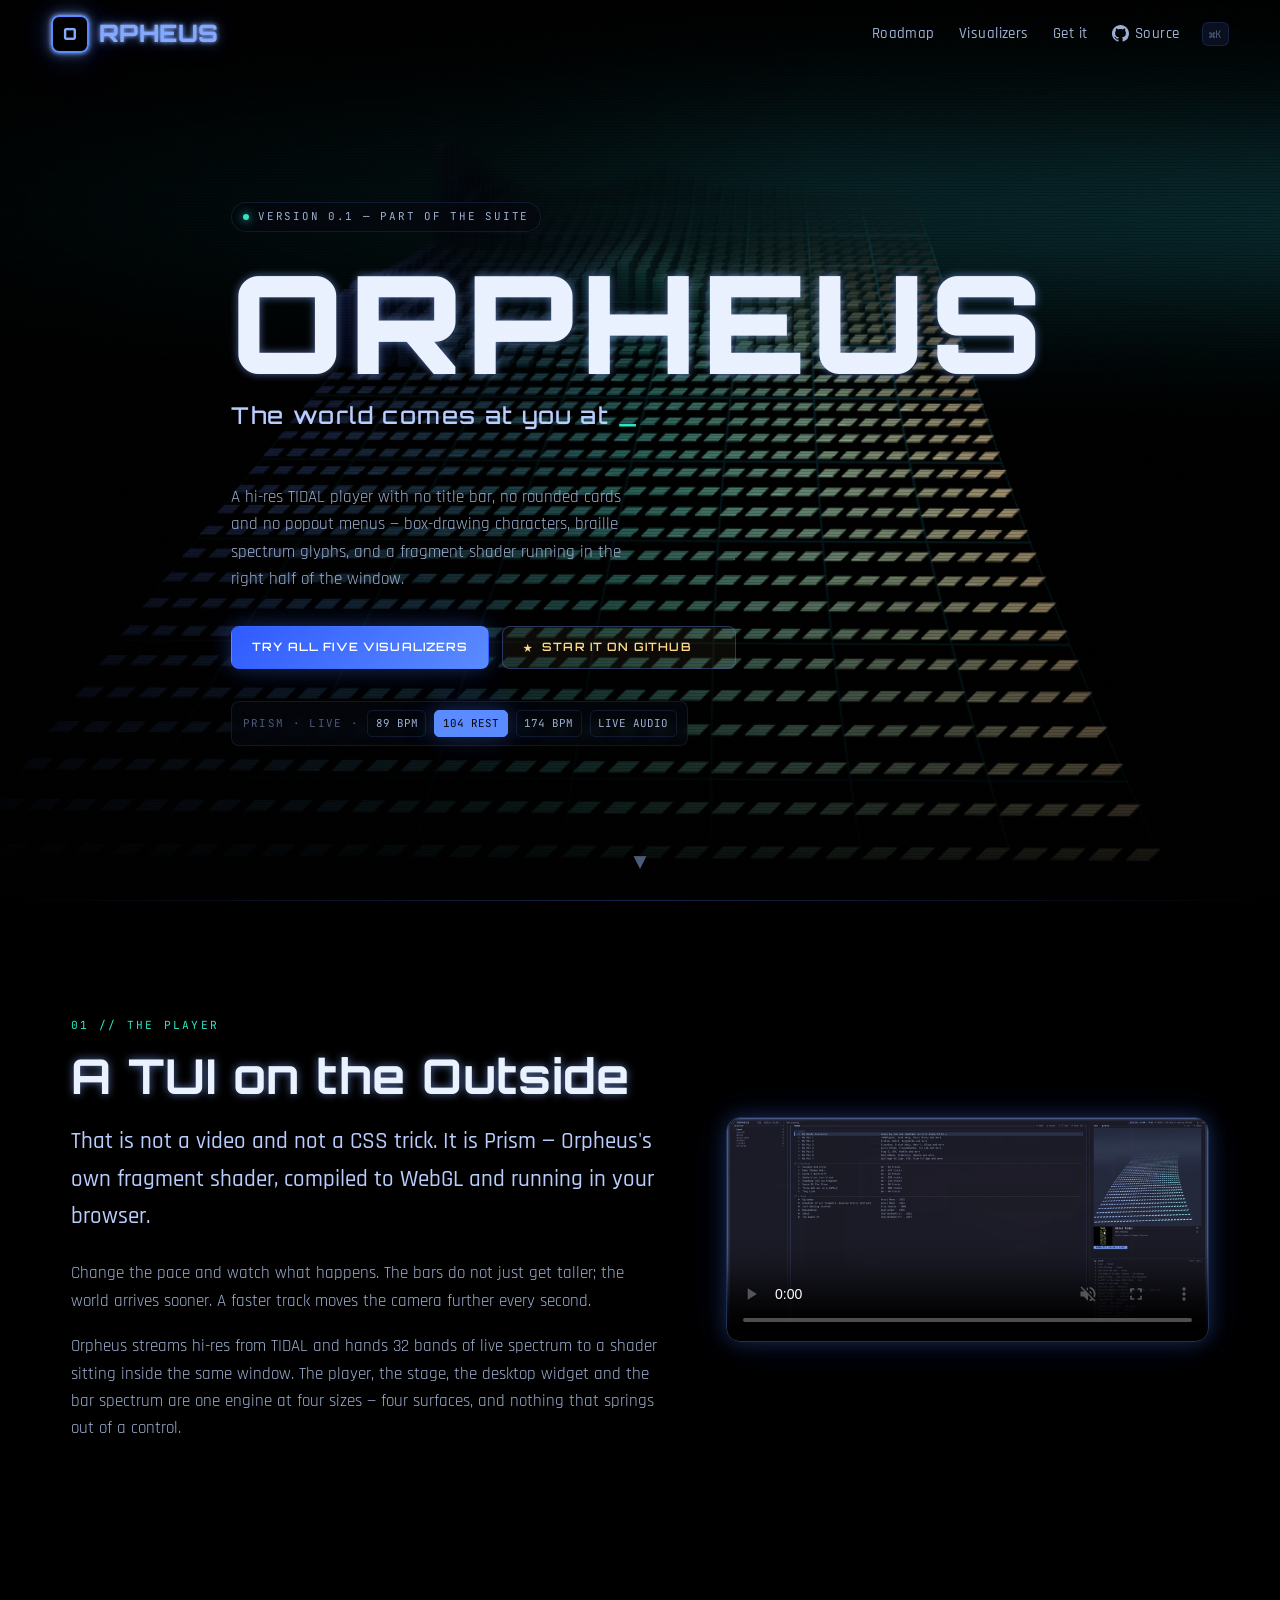
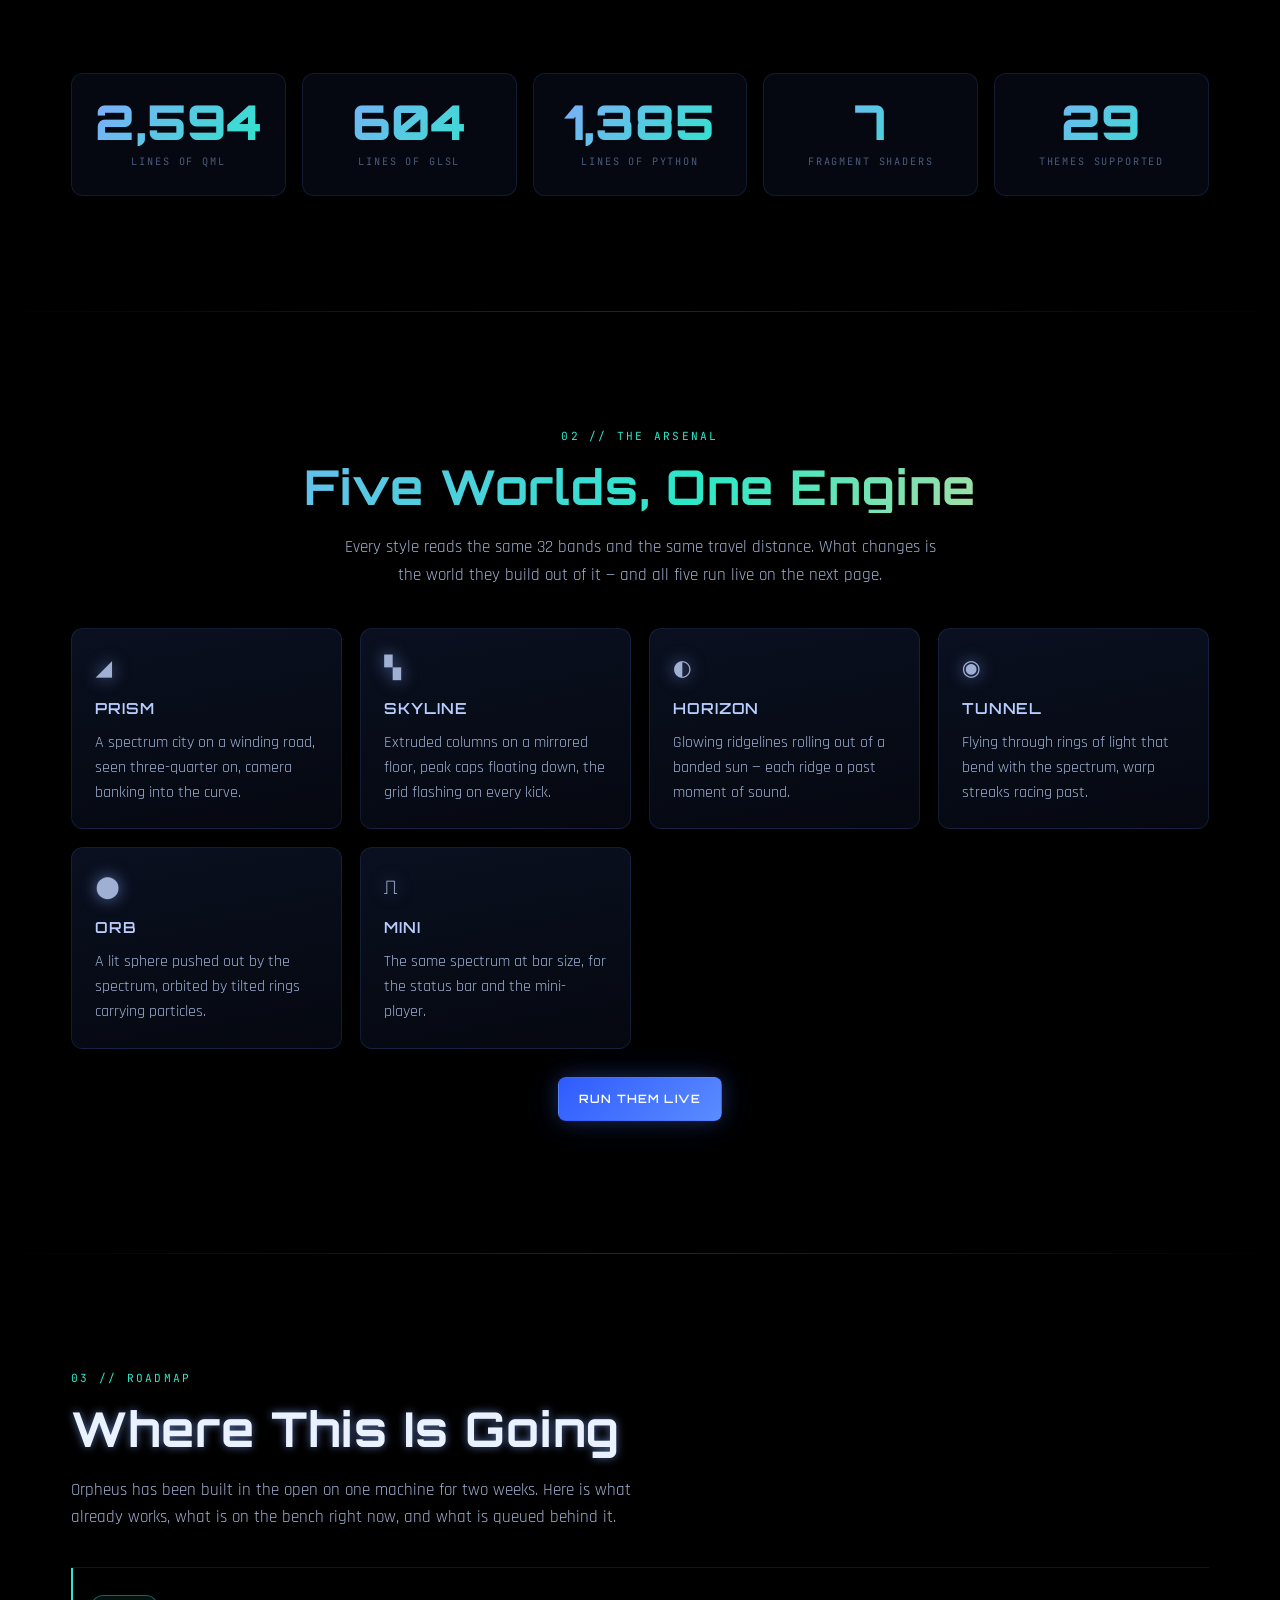
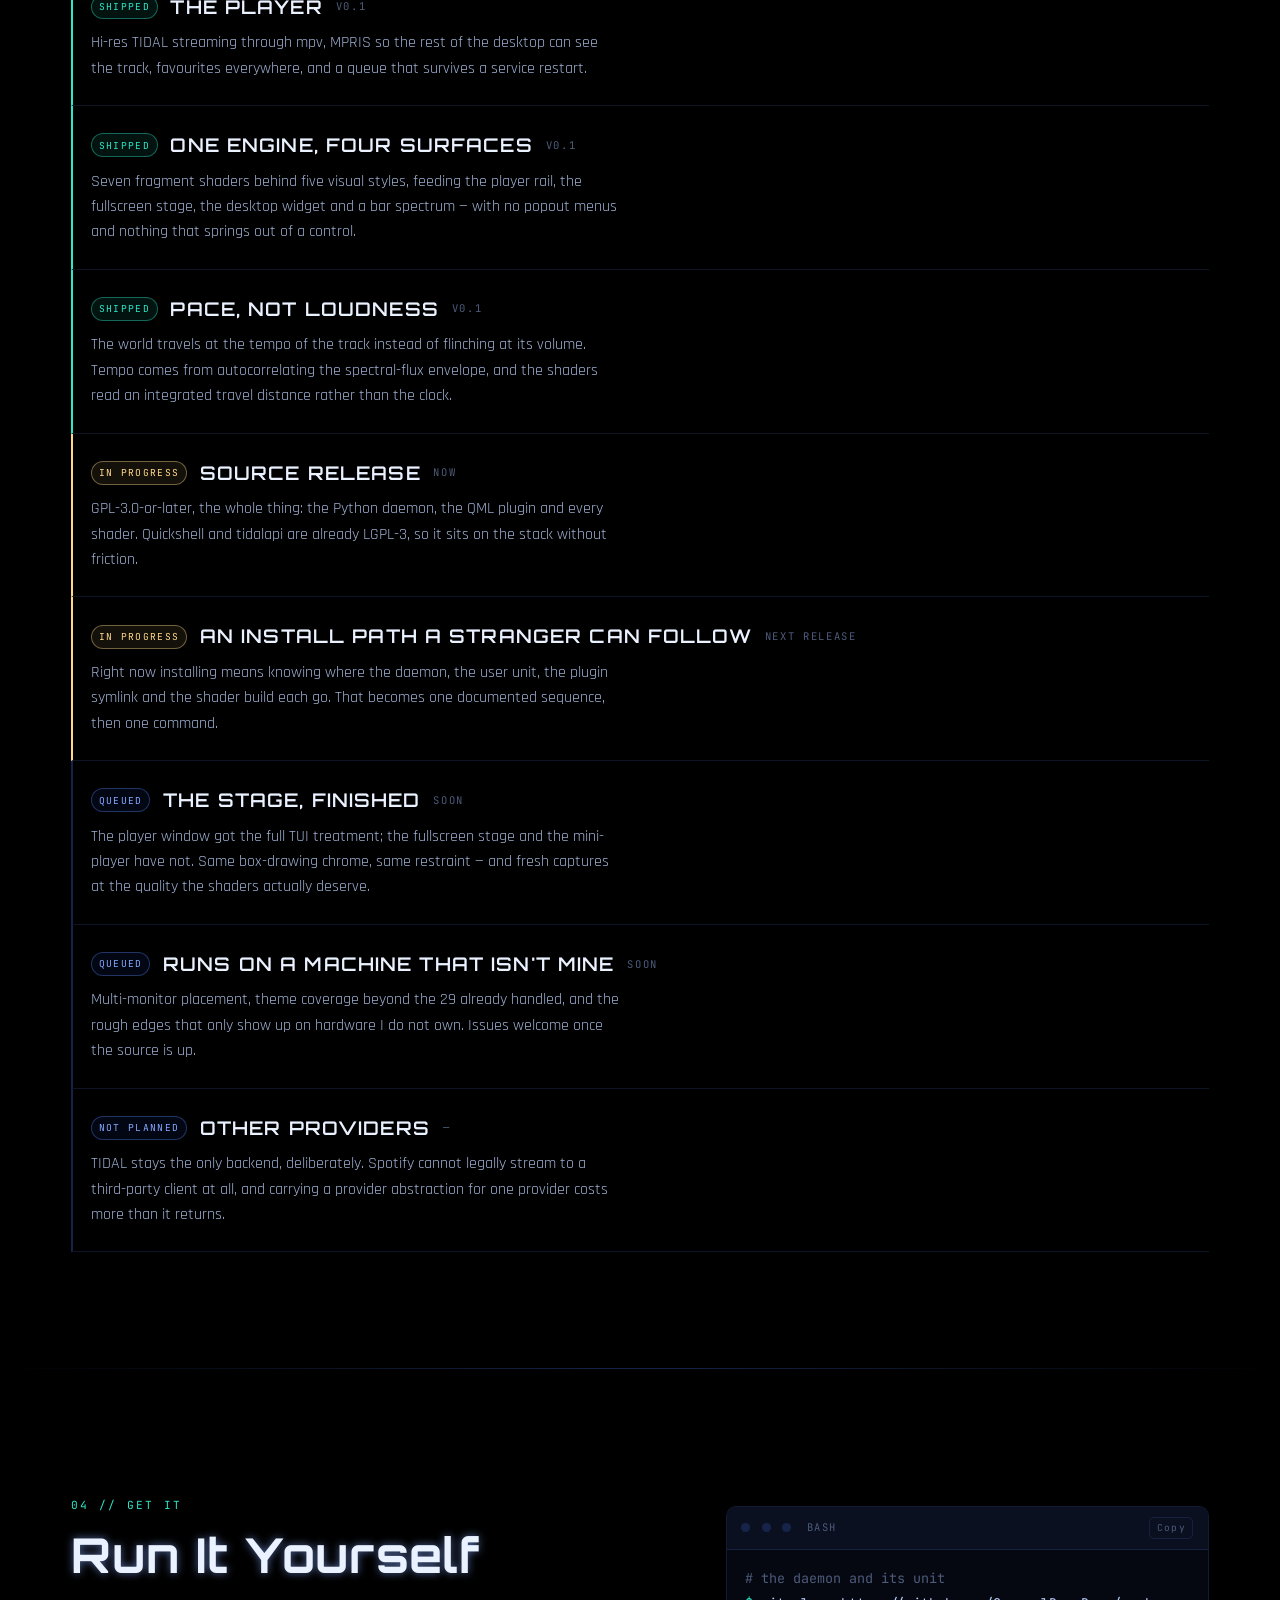
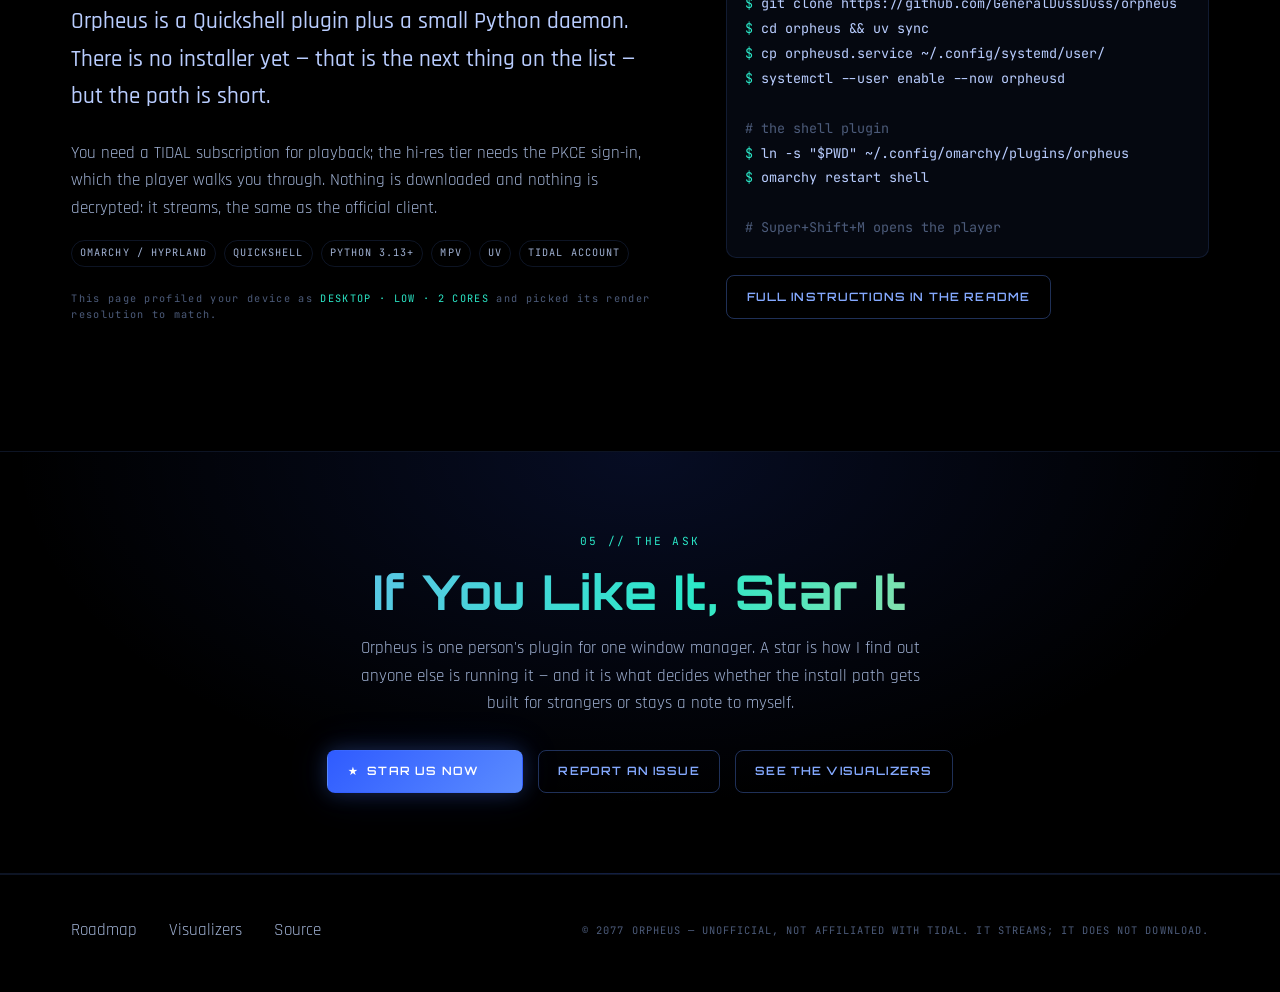
==== commit a2bd7deb: "Point the README button at the anchor GitHub actually generates The install button linked to #instal" ====
--- a/index.html
+++ b/index.html
@@ -289,7 +289,7 @@
 
 <span class="c"># Super+Shift+M opens the player</span></pre>
       </div>
-      <p style="margin-top:1.1rem;"><a class="btn btn-secondary" href="https://github.com/GeneralDussDuss/orpheus#installation" target="_blank" rel="noopener">Full instructions in the README</a></p>
+      <p style="margin-top:1.1rem;"><a class="btn btn-secondary" href="https://github.com/GeneralDussDuss/orpheus#-install" target="_blank" rel="noopener">Full instructions in the README</a></p>
     </div>
   </div>
 </section>
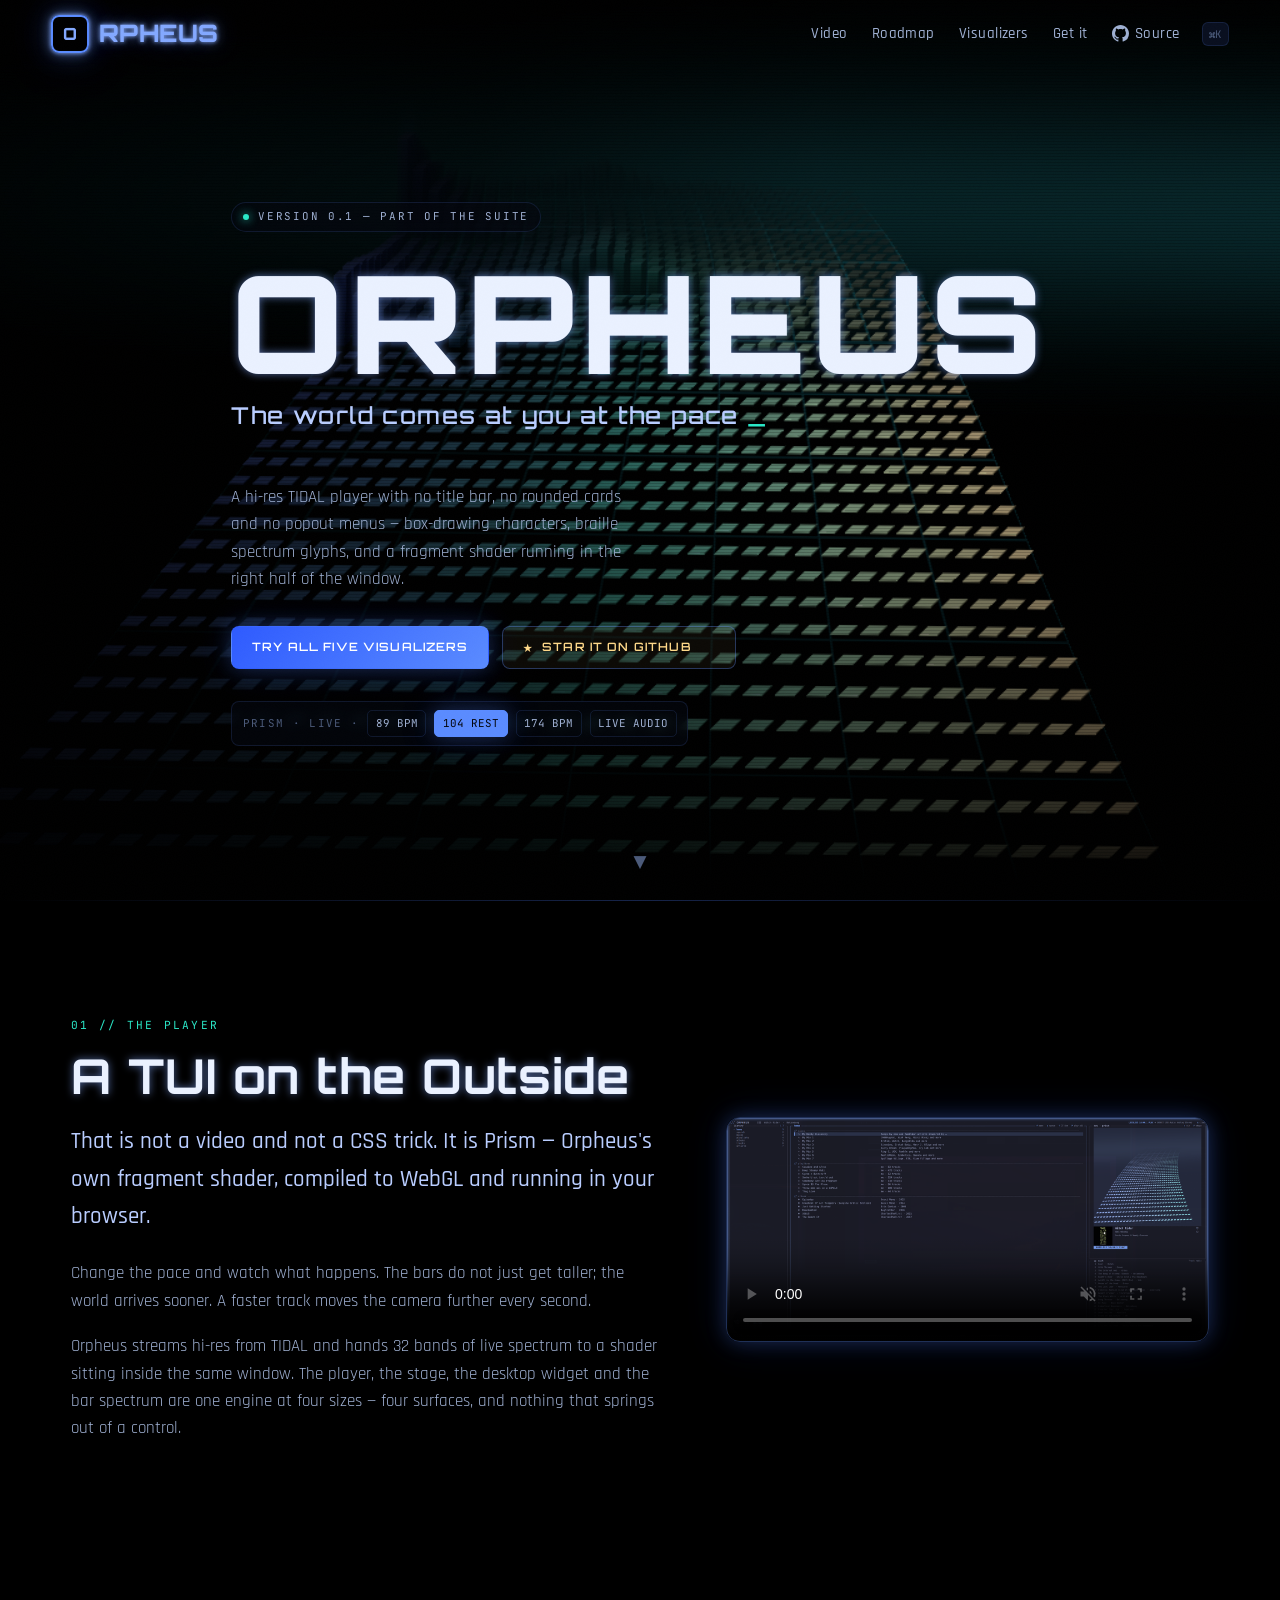
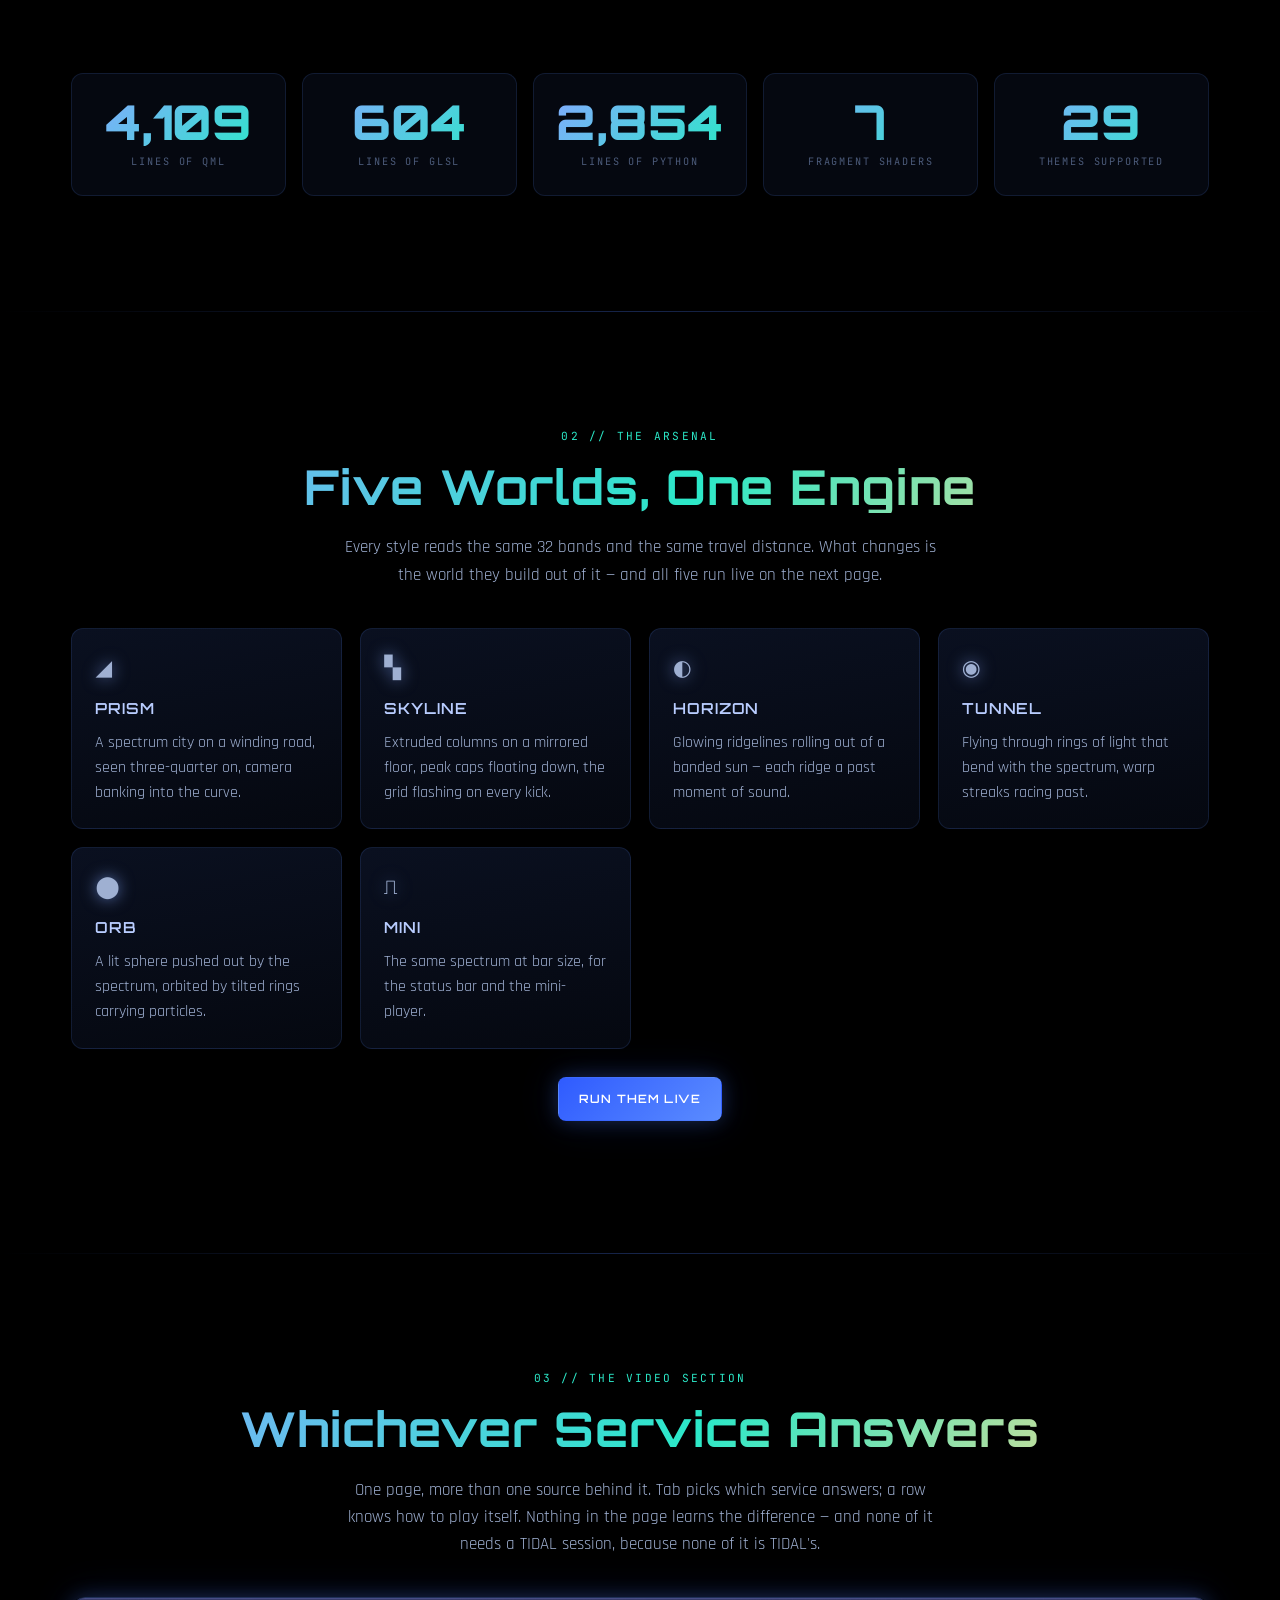
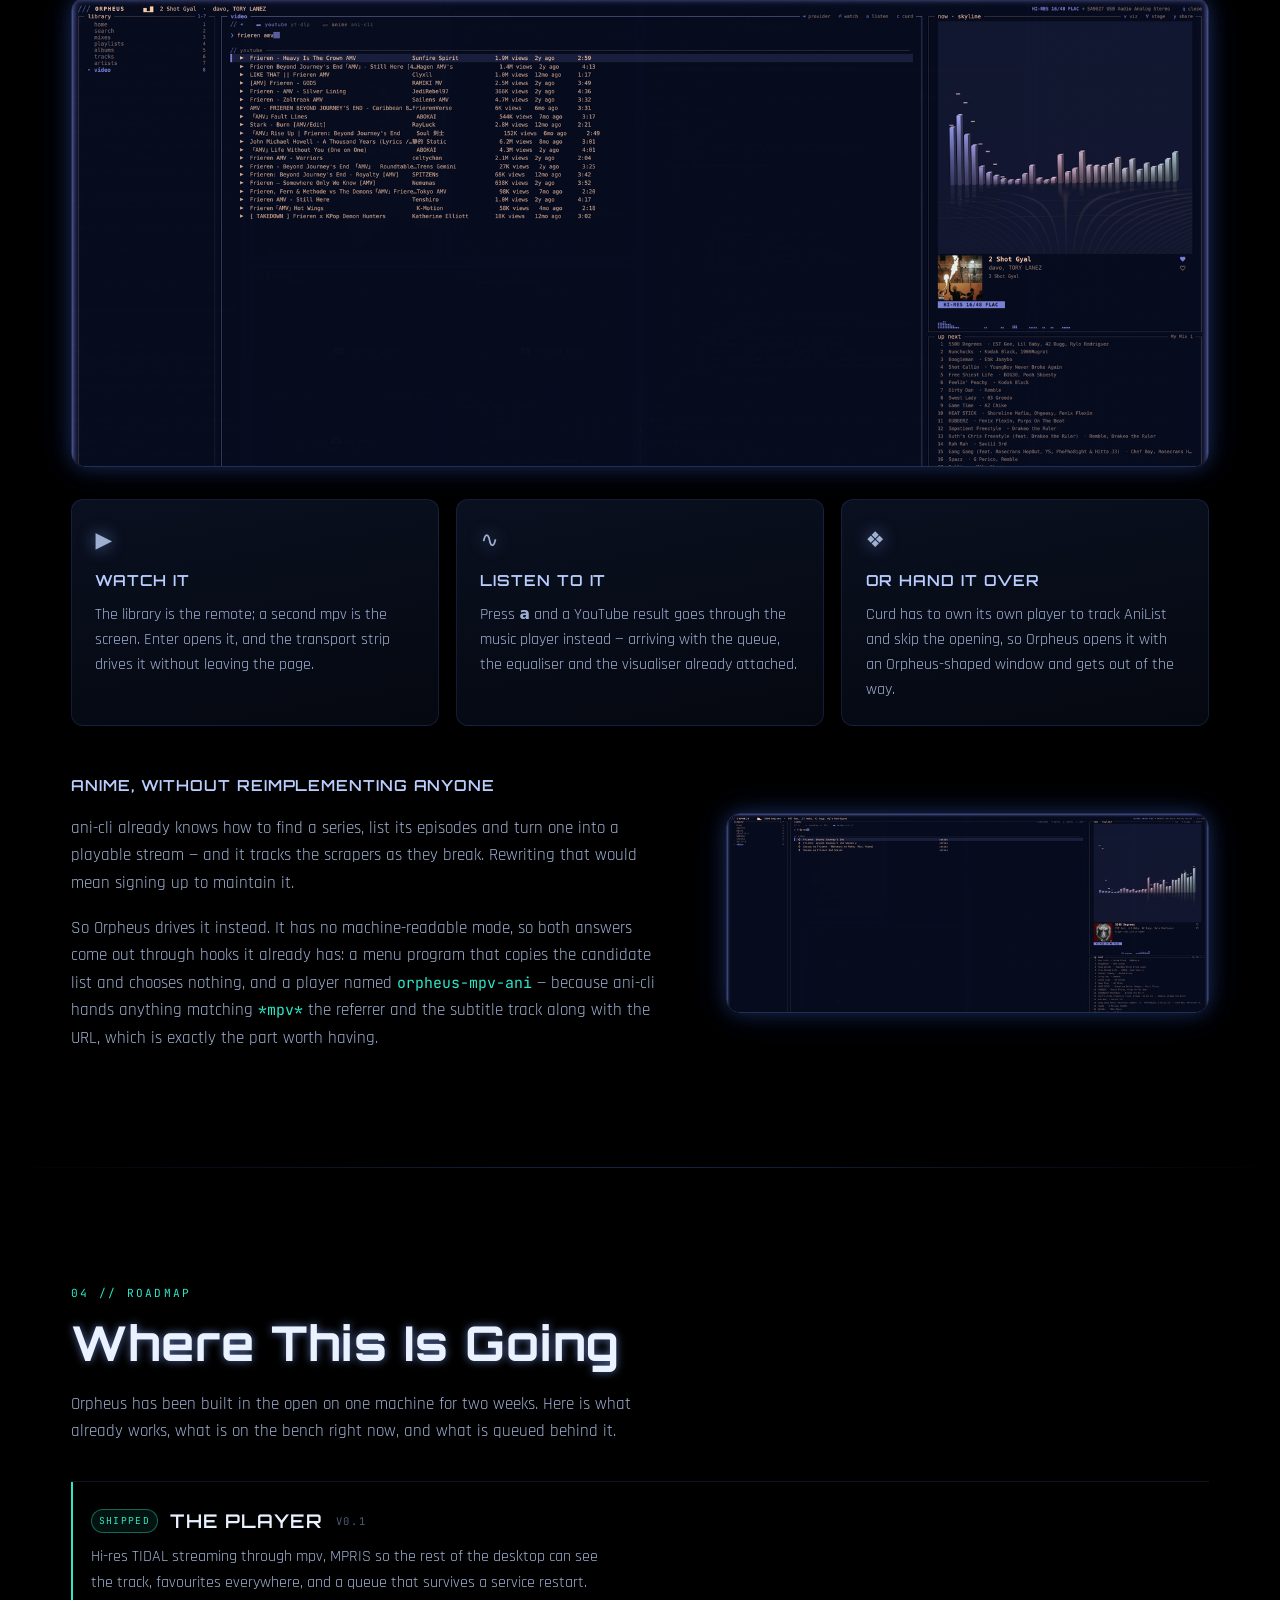
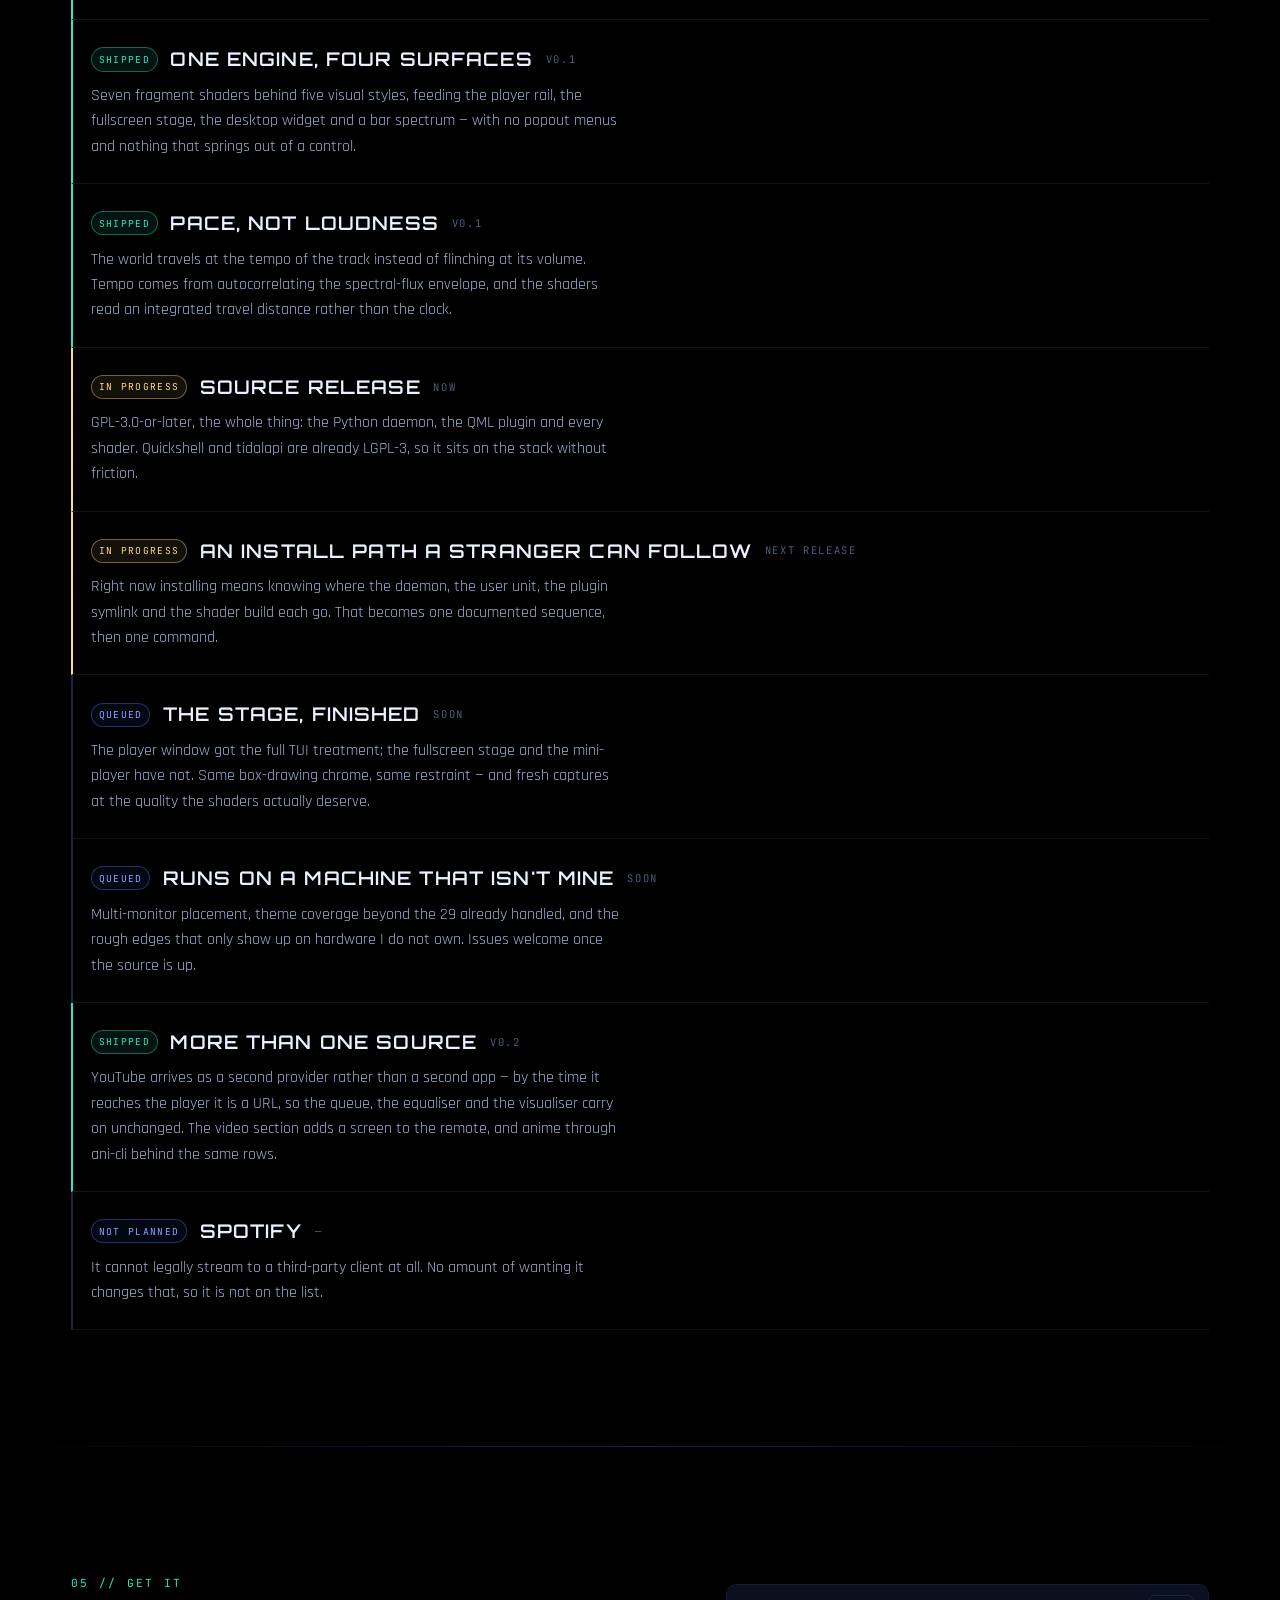
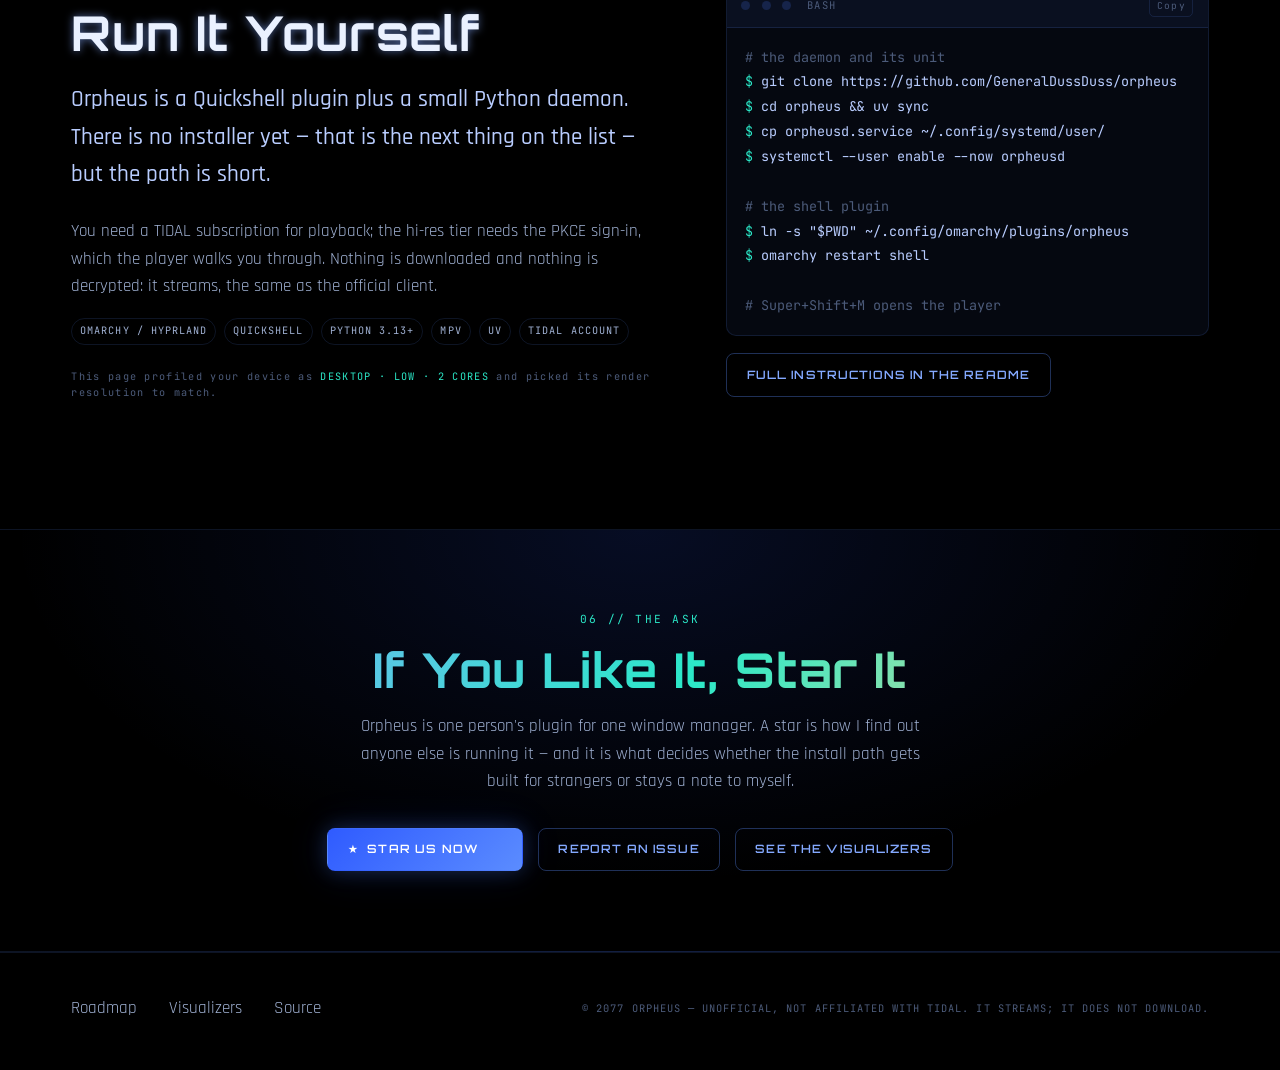
==== commit fab8e597: "The video section, and a roadmap row that had gone stale One page with more than one source behind i" ====
--- a/index.html
+++ b/index.html
@@ -53,6 +53,7 @@
   <a class="logo" href="index.html"><span class="logo-p">O</span><span class="logo-w">RPHEUS</span></a>
   <button class="nav-burger" aria-label="Menu" aria-expanded="false"><span></span><span></span><span></span></button>
   <div class="nav-links">
+    <a href="index.html#video">Video</a>
     <a href="index.html#roadmap">Roadmap</a>
     <a href="visualizers.html">Visualizers</a>
     <a href="index.html#get">Get it</a>
@@ -119,9 +120,9 @@
 
 <section class="section wrap">
   <div class="stats reveal" data-stagger="100">
-    <div class="stat"><b data-count="2594">0</b><span>Lines of QML</span></div>
+    <div class="stat"><b data-count="4109">0</b><span>Lines of QML</span></div>
     <div class="stat"><b data-count="604">0</b><span>Lines of GLSL</span></div>
-    <div class="stat"><b data-count="1385">0</b><span>Lines of Python</span></div>
+    <div class="stat"><b data-count="2854">0</b><span>Lines of Python</span></div>
     <div class="stat"><b data-count="7">0</b><span>Fragment shaders</span></div>
     <div class="stat"><b data-count="29">0</b><span>Themes supported</span></div>
   </div>
@@ -150,9 +151,49 @@
 
 <div class="divider"></div>
 
+<section class="section wrap" id="video">
+  <div class="reveal" style="text-align:center; margin-bottom:2.4rem;">
+    <span class="sec-label" style="justify-content:center;">03 // THE VIDEO SECTION</span>
+    <h2 class="grad" data-scramble>Whichever Service Answers</h2>
+    <p class="prose" style="margin-inline:auto;">One page, more than one source behind it. Tab
+      picks which service answers; a row knows how to play itself. Nothing in the page learns
+      the difference — and none of it needs a TIDAL session, because none of it is TIDAL's.</p>
+  </div>
+  <figure class="frame reveal">
+    <img src="media/video-youtube.png" width="1800" height="742" loading="lazy"
+         alt="The Orpheus video page: a provider strip, a search prompt, and rows of YouTube results with channel, views, age and duration.">
+  </figure>
+  <div class="grid grid-3 reveal" data-stagger="90" style="margin-top:2rem;">
+    <article class="card" data-tilt="8"><span class="ico">▶</span><h3>Watch it</h3><p>The library is the remote; a second mpv is the screen. Enter opens it, and the transport strip drives it without leaving the page.</p></article>
+    <article class="card" data-tilt="8"><span class="ico">∿</span><h3>Listen to it</h3><p>Press <b>a</b> and a YouTube result goes through the music player instead — arriving with the queue, the equaliser and the visualiser already attached.</p></article>
+    <article class="card" data-tilt="8"><span class="ico">❖</span><h3>Or hand it over</h3><p>Curd has to own its own player to track AniList and skip the opening, so Orpheus opens it with an Orpheus-shaped window and gets out of the way.</p></article>
+  </div>
+  <div class="split split-wide" style="margin-top:3rem;">
+    <div class="reveal reveal-left">
+      <h3 style="margin-bottom:1rem;">Anime, without reimplementing anyone</h3>
+      <div class="prose">
+        <p>ani-cli already knows how to find a series, list its episodes and turn one into a
+          playable stream — and it tracks the scrapers as they break. Rewriting that would mean
+          signing up to maintain it.</p>
+        <p>So Orpheus drives it instead. It has no machine-readable mode, so both answers come
+          out through hooks it already has: a menu program that copies the candidate list and
+          chooses nothing, and a player named <code>orpheus-mpv-ani</code> — because ani-cli
+          hands anything matching <code>*mpv*</code> the referrer and the subtitle track along
+          with the URL, which is exactly the part worth having.</p>
+      </div>
+    </div>
+    <figure class="frame reveal reveal-right">
+      <img src="media/video-anime.png" width="1800" height="742" loading="lazy"
+           alt="The same page with the anime provider selected, listing four matching series.">
+    </figure>
+  </div>
+</section>
+
+<div class="divider"></div>
+
 <section class="section wrap" id="roadmap">
   <div class="reveal">
-    <span class="sec-label">03 // ROADMAP</span>
+    <span class="sec-label">04 // ROADMAP</span>
     <h2 data-scramble>Where This Is Going</h2>
     <p class="prose">Orpheus has been built in the open on one machine for two weeks. Here is
       what already works, what is on the bench right now, and what is queued behind it.</p>
@@ -234,15 +275,26 @@
           source is up.</p>
       </div>
 
+      <div class="road-row reveal" data-state="done">
+        <div class="road-head">
+          <span class="pill pill-done">Shipped</span>
+          <h3>More than one source</h3>
+          <span class="road-when">v0.2</span>
+        </div>
+        <p>YouTube arrives as a second provider rather than a second app — by the time it
+          reaches the player it is a URL, so the queue, the equaliser and the visualiser carry
+          on unchanged. The video section adds a screen to the remote, and anime through
+          ani-cli behind the same rows.</p>
+      </div>
+
       <div class="road-row reveal" data-state="next">
         <div class="road-head">
           <span class="pill pill-next">Not planned</span>
-          <h3>Other providers</h3>
+          <h3>Spotify</h3>
           <span class="road-when">—</span>
         </div>
-        <p>TIDAL stays the only backend, deliberately. Spotify cannot legally stream to a
-          third-party client at all, and carrying a provider abstraction for one provider
-          costs more than it returns.</p>
+        <p>It cannot legally stream to a third-party client at all. No amount of wanting it
+          changes that, so it is not on the list.</p>
       </div>
 
     </div>
@@ -254,7 +306,7 @@
 <section class="section wrap" id="get">
   <div class="split split-wide">
     <div class="reveal reveal-left">
-      <span class="sec-label">04 // GET IT</span>
+      <span class="sec-label">05 // GET IT</span>
       <h2 data-scramble>Run It Yourself</h2>
       <div class="prose">
         <p class="lede">Orpheus is a Quickshell plugin plus a small Python daemon. There is no
@@ -298,7 +350,7 @@
 
 <section class="cta-band">
   <div class="wrap reveal">
-    <span class="sec-label" style="justify-content:center;">05 // THE ASK</span>
+    <span class="sec-label" style="justify-content:center;">06 // THE ASK</span>
     <h2 class="grad" data-scramble>If You Like It, Star It</h2>
     <p class="prose">Orpheus is one person's plugin for one window manager. A star is how I find
       out anyone else is running it — and it is what decides whether the install path gets built
@@ -327,9 +379,10 @@
     <ul class="pal-list">
       <li data-key="1"><a href="index.html">Home<kbd>1</kbd></a></li>
       <li data-key="2"><a href="visualizers.html">Visualizers<kbd>2</kbd></a></li>
-      <li data-key="3"><a href="index.html#roadmap">Roadmap<kbd>3</kbd></a></li>
-      <li data-key="4"><a href="index.html#get">Get it — install<kbd>4</kbd></a></li>
-      <li data-key="5"><a href="https://github.com/GeneralDussDuss/orpheus" target="_blank" rel="noopener">Source on GitHub<kbd>5</kbd></a></li>
+      <li data-key="3"><a href="index.html#video">Video section<kbd>3</kbd></a></li>
+      <li data-key="4"><a href="index.html#roadmap">Roadmap<kbd>4</kbd></a></li>
+      <li data-key="5"><a href="index.html#get">Get it — install<kbd>5</kbd></a></li>
+      <li data-key="6"><a href="https://github.com/GeneralDussDuss/orpheus" target="_blank" rel="noopener">Source on GitHub<kbd>6</kbd></a></li>
     </ul>
     <div class="pal-hint"><span>↑↓ Navigate</span><span>⏎ Select</span><span>Esc Close</span></div>
   </div>
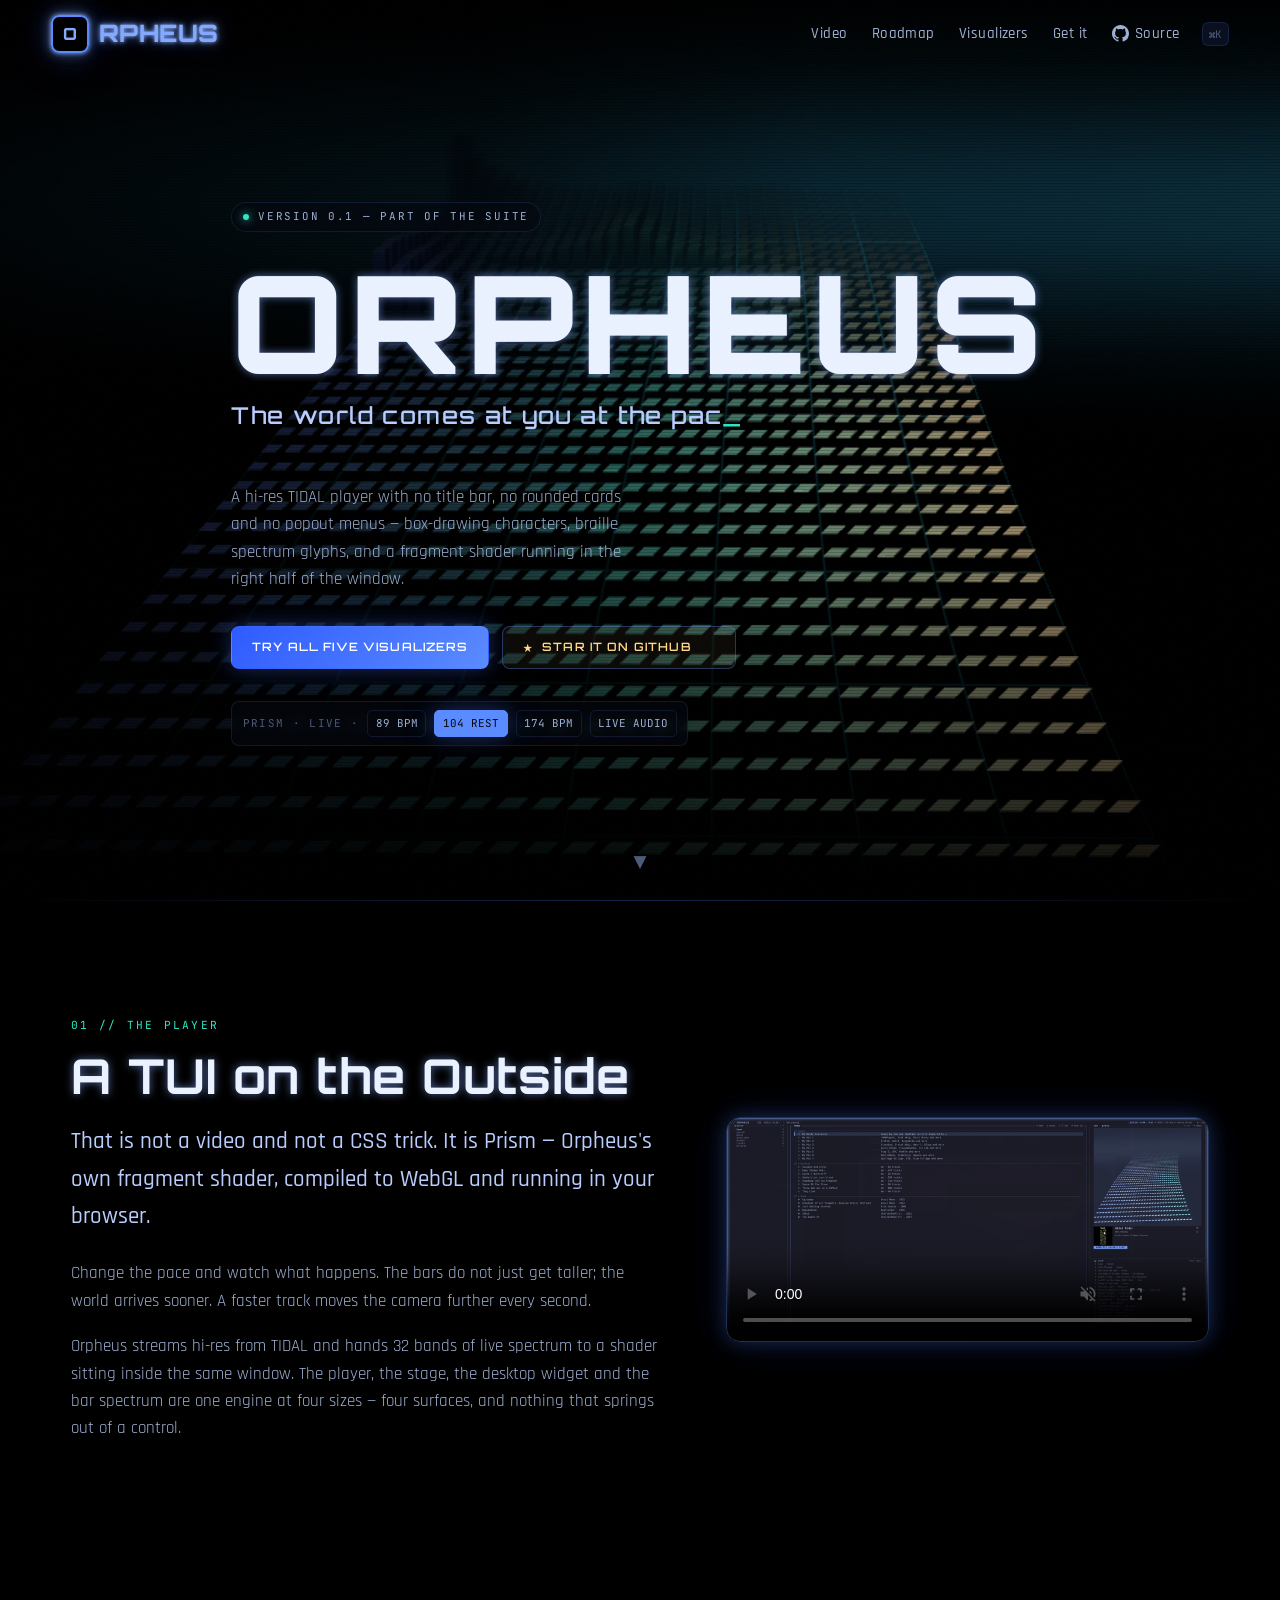
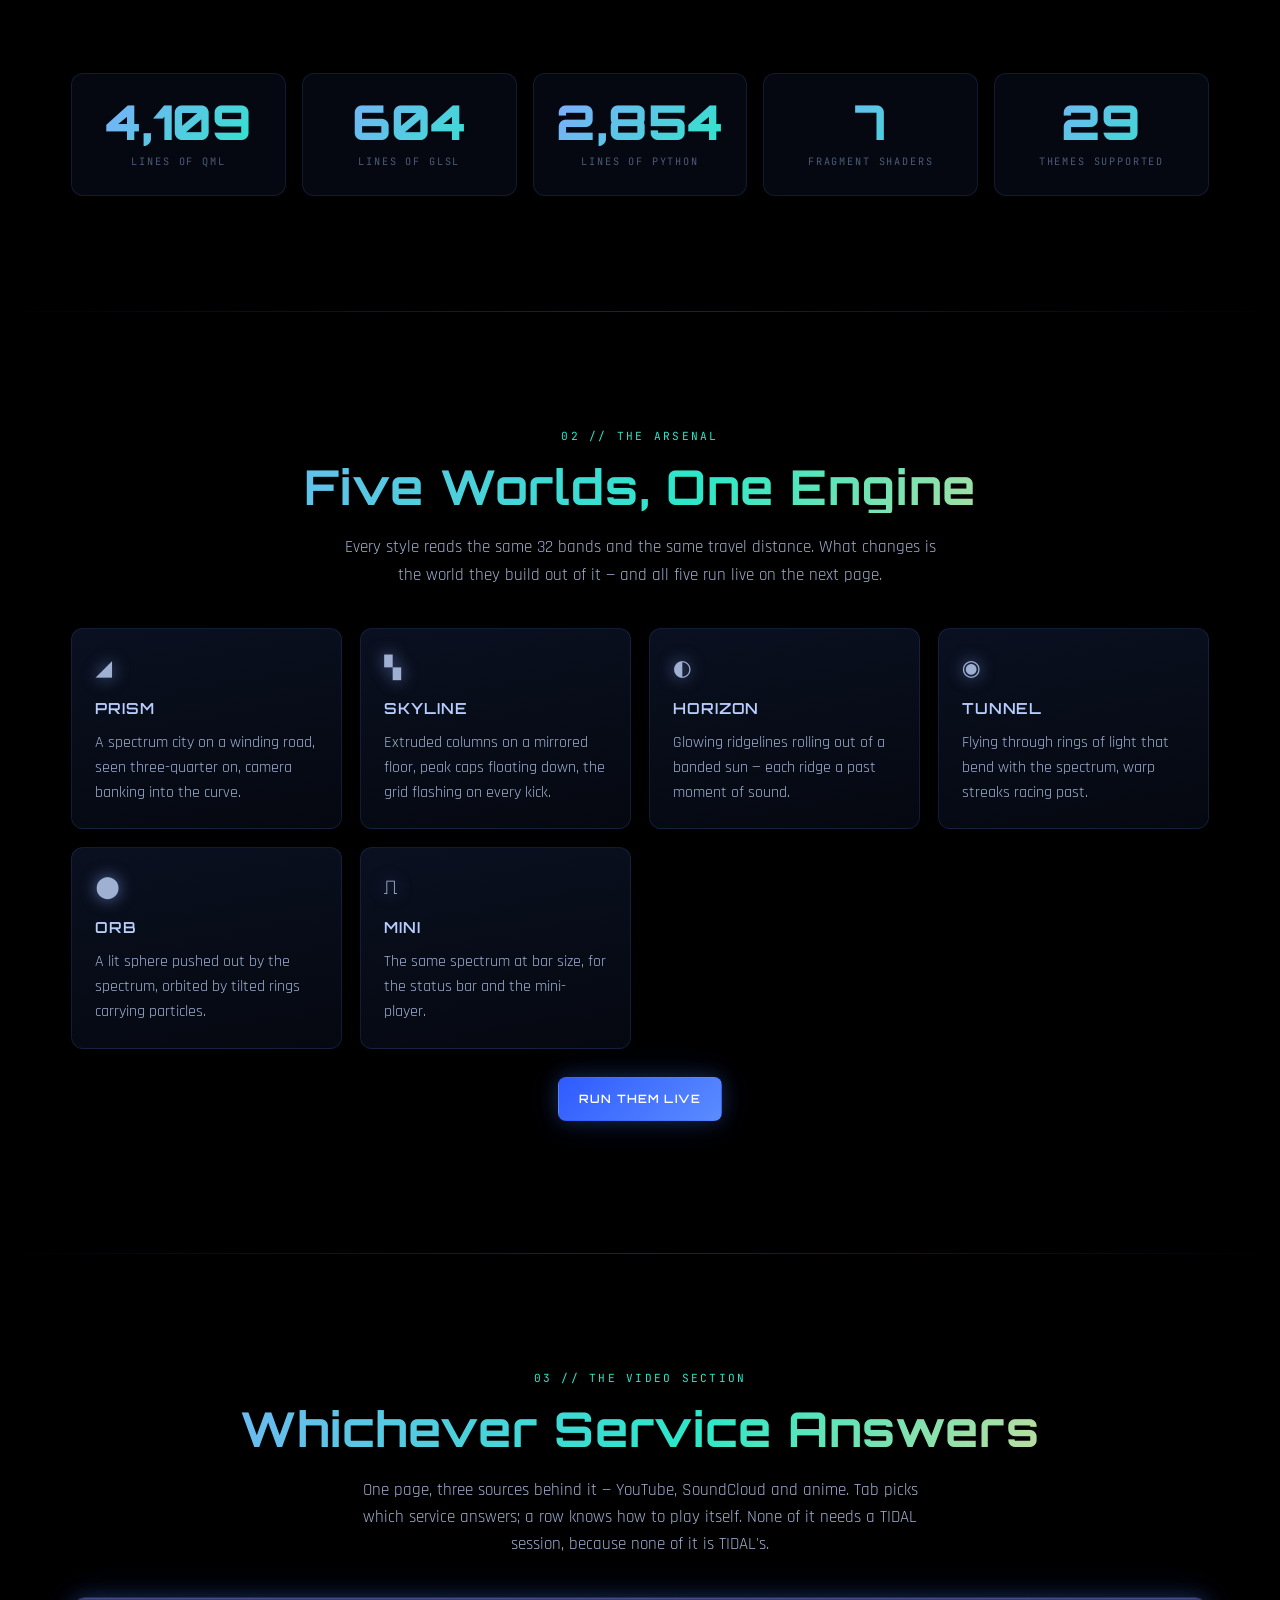
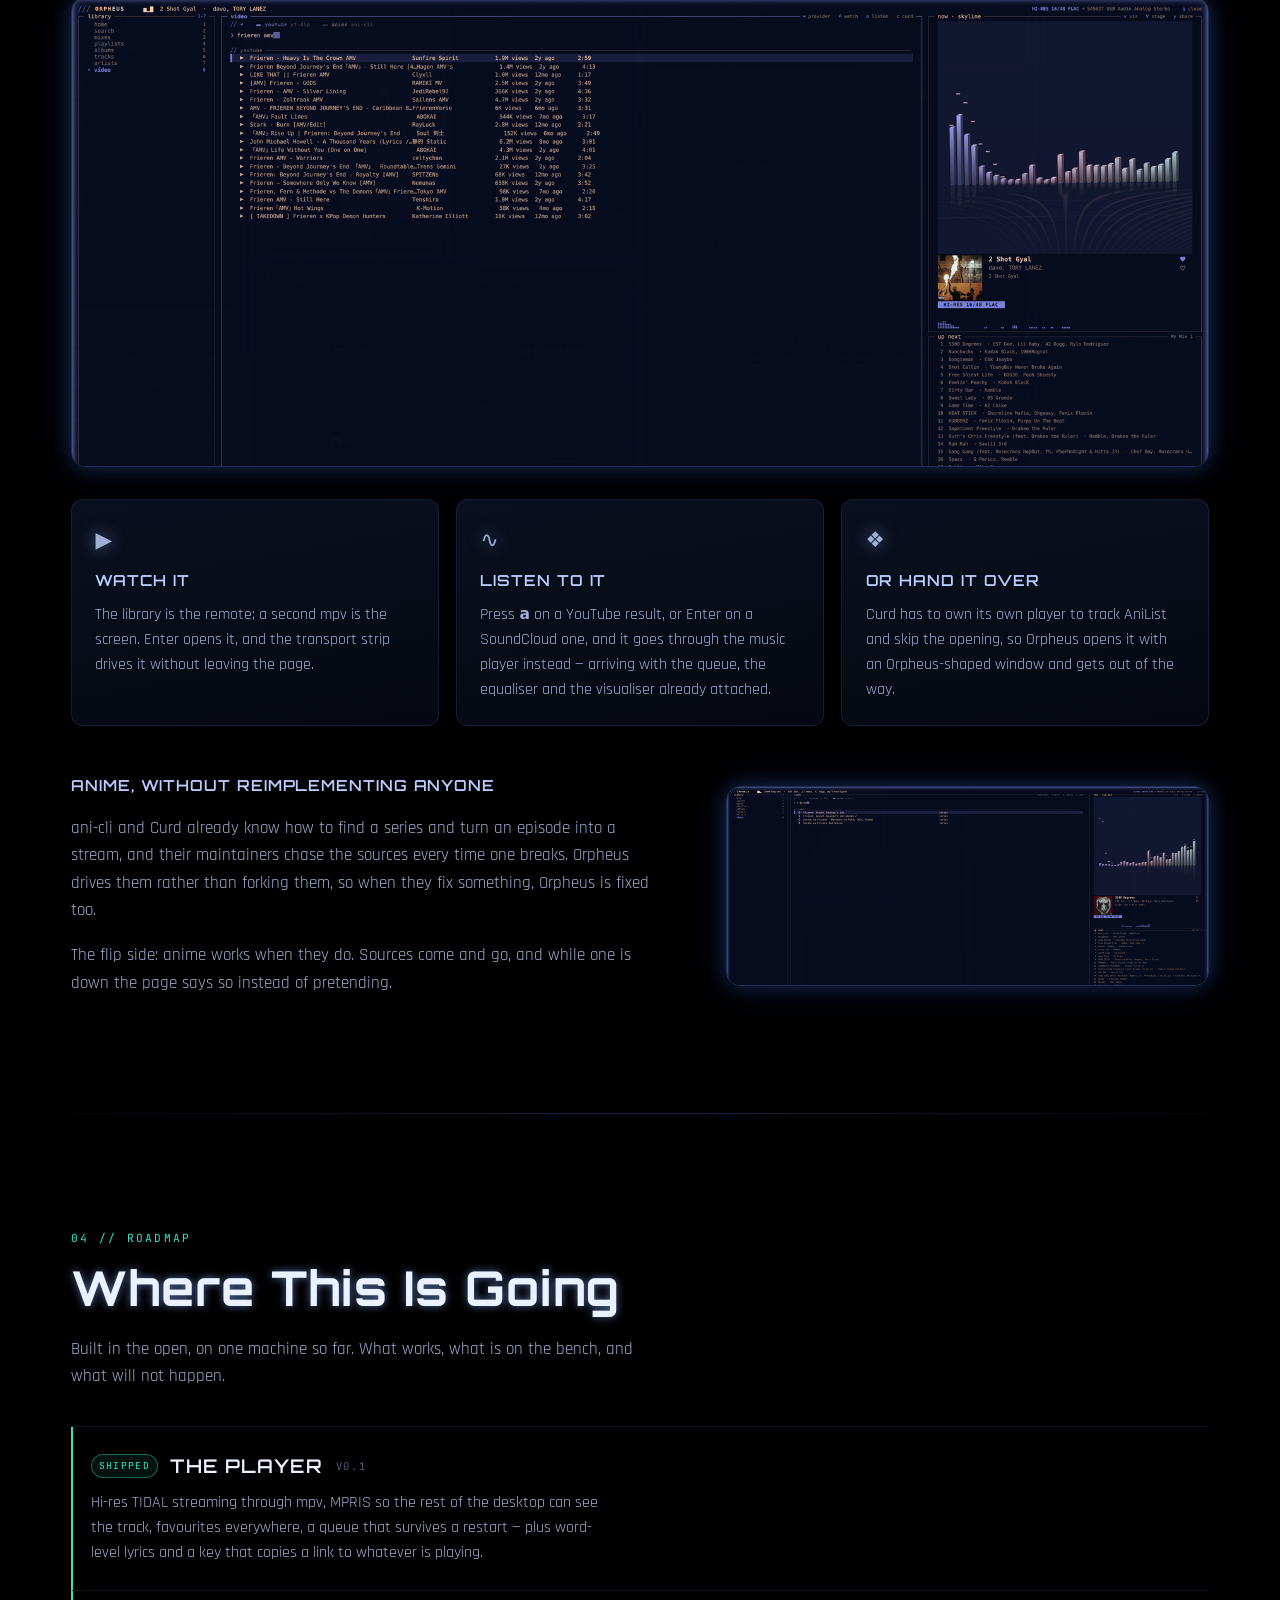
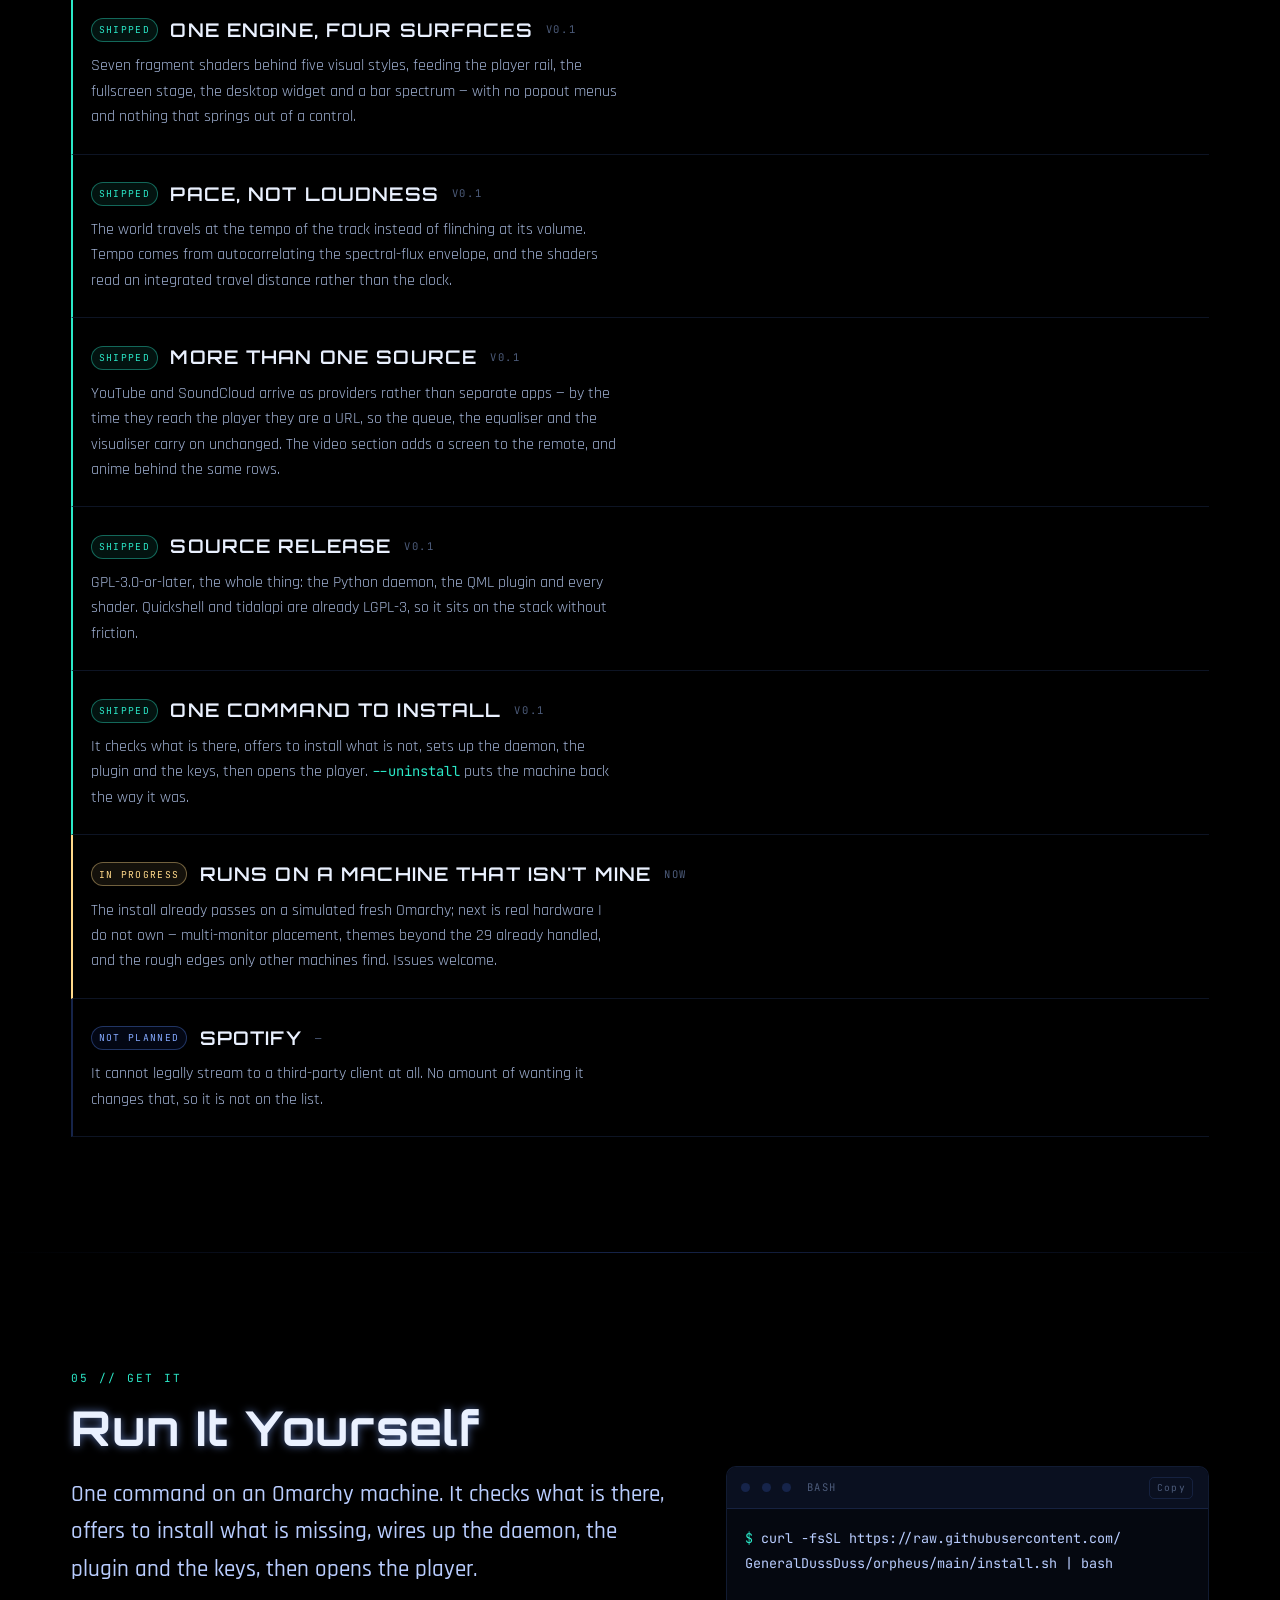
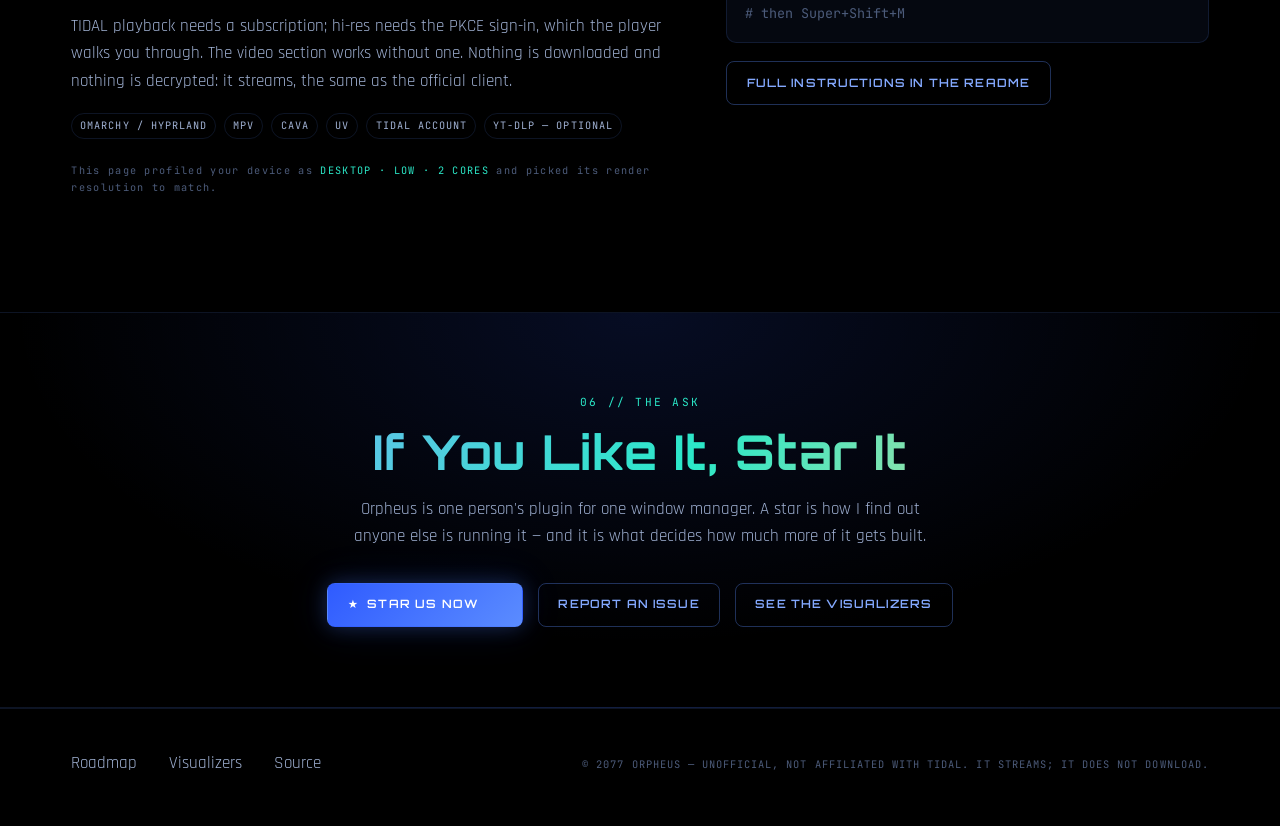
==== commit 49a29c03: "Catch up with Orpheus: one-line install, SoundCloud, an honest roadmap The install section shows the" ====
--- a/index.html
+++ b/index.html
@@ -155,9 +155,9 @@
   <div class="reveal" style="text-align:center; margin-bottom:2.4rem;">
     <span class="sec-label" style="justify-content:center;">03 // THE VIDEO SECTION</span>
     <h2 class="grad" data-scramble>Whichever Service Answers</h2>
-    <p class="prose" style="margin-inline:auto;">One page, more than one source behind it. Tab
-      picks which service answers; a row knows how to play itself. Nothing in the page learns
-      the difference — and none of it needs a TIDAL session, because none of it is TIDAL's.</p>
+    <p class="prose" style="margin-inline:auto;">One page, three sources behind it — YouTube,
+      SoundCloud and anime. Tab picks which service answers; a row knows how to play itself.
+      None of it needs a TIDAL session, because none of it is TIDAL's.</p>
   </div>
   <figure class="frame reveal">
     <img src="media/video-youtube.png" width="1800" height="742" loading="lazy"
@@ -165,21 +165,18 @@
   </figure>
   <div class="grid grid-3 reveal" data-stagger="90" style="margin-top:2rem;">
     <article class="card" data-tilt="8"><span class="ico">▶</span><h3>Watch it</h3><p>The library is the remote; a second mpv is the screen. Enter opens it, and the transport strip drives it without leaving the page.</p></article>
-    <article class="card" data-tilt="8"><span class="ico">∿</span><h3>Listen to it</h3><p>Press <b>a</b> and a YouTube result goes through the music player instead — arriving with the queue, the equaliser and the visualiser already attached.</p></article>
+    <article class="card" data-tilt="8"><span class="ico">∿</span><h3>Listen to it</h3><p>Press <b>a</b> on a YouTube result, or Enter on a SoundCloud one, and it goes through the music player instead — arriving with the queue, the equaliser and the visualiser already attached.</p></article>
     <article class="card" data-tilt="8"><span class="ico">❖</span><h3>Or hand it over</h3><p>Curd has to own its own player to track AniList and skip the opening, so Orpheus opens it with an Orpheus-shaped window and gets out of the way.</p></article>
   </div>
   <div class="split split-wide" style="margin-top:3rem;">
     <div class="reveal reveal-left">
       <h3 style="margin-bottom:1rem;">Anime, without reimplementing anyone</h3>
       <div class="prose">
-        <p>ani-cli already knows how to find a series, list its episodes and turn one into a
-          playable stream — and it tracks the scrapers as they break. Rewriting that would mean
-          signing up to maintain it.</p>
-        <p>So Orpheus drives it instead. It has no machine-readable mode, so both answers come
-          out through hooks it already has: a menu program that copies the candidate list and
-          chooses nothing, and a player named <code>orpheus-mpv-ani</code> — because ani-cli
-          hands anything matching <code>*mpv*</code> the referrer and the subtitle track along
-          with the URL, which is exactly the part worth having.</p>
+        <p>ani-cli and Curd already know how to find a series and turn an episode into a stream,
+          and their maintainers chase the sources every time one breaks. Orpheus drives them
+          rather than forking them, so when they fix something, Orpheus is fixed too.</p>
+        <p>The flip side: anime works when they do. Sources come and go, and while one is down
+          the page says so instead of pretending.</p>
       </div>
     </div>
     <figure class="frame reveal reveal-right">
@@ -195,8 +192,8 @@
   <div class="reveal">
     <span class="sec-label">04 // ROADMAP</span>
     <h2 data-scramble>Where This Is Going</h2>
-    <p class="prose">Orpheus has been built in the open on one machine for two weeks. Here is
-      what already works, what is on the bench right now, and what is queued behind it.</p>
+    <p class="prose">Built in the open, on one machine so far. What works, what is on the bench,
+      and what will not happen.</p>
     <div class="road">
 
       <div class="road-row reveal" data-state="done">
@@ -206,7 +203,8 @@
           <span class="road-when">v0.1</span>
         </div>
         <p>Hi-res TIDAL streaming through mpv, MPRIS so the rest of the desktop can see the
-          track, favourites everywhere, and a queue that survives a service restart.</p>
+          track, favourites everywhere, a queue that survives a restart — plus word-level lyrics
+          and a key that copies a link to whatever is playing.</p>
       </div>
 
       <div class="road-row reveal" data-state="done">
@@ -231,60 +229,49 @@
           integrated travel distance rather than the clock.</p>
       </div>
 
-      <div class="road-row reveal" data-state="now">
-        <div class="road-head">
-          <span class="pill pill-now">In progress</span>
+      <div class="road-row reveal" data-state="done">
+        <div class="road-head">
+          <span class="pill pill-done">Shipped</span>
+          <h3>More than one source</h3>
+          <span class="road-when">v0.1</span>
+        </div>
+        <p>YouTube and SoundCloud arrive as providers rather than separate apps — by the time
+          they reach the player they are a URL, so the queue, the equaliser and the visualiser
+          carry on unchanged. The video section adds a screen to the remote, and anime behind
+          the same rows.</p>
+      </div>
+
+      <div class="road-row reveal" data-state="done">
+        <div class="road-head">
+          <span class="pill pill-done">Shipped</span>
           <h3>Source release</h3>
-          <span class="road-when">Now</span>
+          <span class="road-when">v0.1</span>
         </div>
         <p>GPL-3.0-or-later, the whole thing: the Python daemon, the QML plugin and every
           shader. Quickshell and tidalapi are already LGPL-3, so it sits on the stack without
           friction.</p>
       </div>
 
+      <div class="road-row reveal" data-state="done">
+        <div class="road-head">
+          <span class="pill pill-done">Shipped</span>
+          <h3>One command to install</h3>
+          <span class="road-when">v0.1</span>
+        </div>
+        <p>It checks what is there, offers to install what is not, sets up the daemon, the
+          plugin and the keys, then opens the player. <code>--uninstall</code> puts the machine
+          back the way it was.</p>
+      </div>
+
       <div class="road-row reveal" data-state="now">
         <div class="road-head">
           <span class="pill pill-now">In progress</span>
-          <h3>An install path a stranger can follow</h3>
-          <span class="road-when">Next release</span>
-        </div>
-        <p>Right now installing means knowing where the daemon, the user unit, the plugin
-          symlink and the shader build each go. That becomes one documented sequence, then one
-          command.</p>
-      </div>
-
-      <div class="road-row reveal" data-state="next">
-        <div class="road-head">
-          <span class="pill pill-next">Queued</span>
-          <h3>The stage, finished</h3>
-          <span class="road-when">Soon</span>
-        </div>
-        <p>The player window got the full TUI treatment; the fullscreen stage and the
-          mini-player have not. Same box-drawing chrome, same restraint — and fresh captures
-          at the quality the shaders actually deserve.</p>
-      </div>
-
-      <div class="road-row reveal" data-state="next">
-        <div class="road-head">
-          <span class="pill pill-next">Queued</span>
           <h3>Runs on a machine that isn't mine</h3>
-          <span class="road-when">Soon</span>
-        </div>
-        <p>Multi-monitor placement, theme coverage beyond the 29 already handled, and the
-          rough edges that only show up on hardware I do not own. Issues welcome once the
-          source is up.</p>
-      </div>
-
-      <div class="road-row reveal" data-state="done">
-        <div class="road-head">
-          <span class="pill pill-done">Shipped</span>
-          <h3>More than one source</h3>
-          <span class="road-when">v0.2</span>
-        </div>
-        <p>YouTube arrives as a second provider rather than a second app — by the time it
-          reaches the player it is a URL, so the queue, the equaliser and the visualiser carry
-          on unchanged. The video section adds a screen to the remote, and anime through
-          ani-cli behind the same rows.</p>
+          <span class="road-when">Now</span>
+        </div>
+        <p>The install already passes on a simulated fresh Omarchy; next is real hardware I do
+          not own — multi-monitor placement, themes beyond the 29 already handled, and the rough
+          edges only other machines find. Issues welcome.</p>
       </div>
 
       <div class="road-row reveal" data-state="next">
@@ -309,15 +296,16 @@
       <span class="sec-label">05 // GET IT</span>
       <h2 data-scramble>Run It Yourself</h2>
       <div class="prose">
-        <p class="lede">Orpheus is a Quickshell plugin plus a small Python daemon. There is no
-          installer yet — that is the next thing on the list — but the path is short.</p>
-        <p>You need a TIDAL subscription for playback; the hi-res tier needs the PKCE sign-in,
-          which the player walks you through. Nothing is downloaded and nothing is decrypted:
-          it streams, the same as the official client.</p>
+        <p class="lede">One command on an Omarchy machine. It checks what is there, offers to
+          install what is missing, wires up the daemon, the plugin and the keys, then opens the
+          player.</p>
+        <p>TIDAL playback needs a subscription; hi-res needs the PKCE sign-in, which the player
+          walks you through. The video section works without one. Nothing is downloaded and
+          nothing is decrypted: it streams, the same as the official client.</p>
       </div>
       <div class="req">
-        <span>Omarchy / Hyprland</span><span>Quickshell</span><span>Python 3.13+</span>
-        <span>mpv</span><span>uv</span><span>TIDAL account</span>
+        <span>Omarchy / Hyprland</span><span>mpv</span><span>cava</span><span>uv</span>
+        <span>TIDAL account</span><span>yt-dlp — optional</span>
       </div>
       <div class="tier-note">This page profiled your device as <b data-tier-readout>…</b> and
         picked its render resolution to match.</div>
@@ -329,17 +317,9 @@
           <span class="shell-name">bash</span>
           <button class="shell-copy" data-copy="#install-cmd">Copy</button>
         </div>
-        <pre id="install-cmd"><span class="c"># the daemon and its unit</span>
-<span class="p">$</span> git clone https://github.com/GeneralDussDuss/orpheus
-<span class="p">$</span> cd orpheus &amp;&amp; uv sync
-<span class="p">$</span> cp orpheusd.service ~/.config/systemd/user/
-<span class="p">$</span> systemctl --user enable --now orpheusd
-
-<span class="c"># the shell plugin</span>
-<span class="p">$</span> ln -s "$PWD" ~/.config/omarchy/plugins/orpheus
-<span class="p">$</span> omarchy restart shell
-
-<span class="c"># Super+Shift+M opens the player</span></pre>
+        <pre id="install-cmd"><span class="p">$</span> curl -fsSL https://raw.githubusercontent.com/<wbr>GeneralDussDuss/orpheus/<wbr>main/install.sh | bash
+
+<span class="c"># then Super+Shift+M</span></pre>
       </div>
       <p style="margin-top:1.1rem;"><a class="btn btn-secondary" href="https://github.com/GeneralDussDuss/orpheus#-install" target="_blank" rel="noopener">Full instructions in the README</a></p>
     </div>
@@ -353,8 +333,7 @@
     <span class="sec-label" style="justify-content:center;">06 // THE ASK</span>
     <h2 class="grad" data-scramble>If You Like It, Star It</h2>
     <p class="prose">Orpheus is one person's plugin for one window manager. A star is how I find
-      out anyone else is running it — and it is what decides whether the install path gets built
-      for strangers or stays a note to myself.</p>
+      out anyone else is running it — and it is what decides how much more of it gets built.</p>
     <div class="cta-row">
       <a class="btn btn-primary" href="https://github.com/GeneralDussDuss/orpheus" target="_blank" rel="noopener">
         <span class="star-ico">★</span>Star us now<span class="star-n" data-stars>—</span></a>
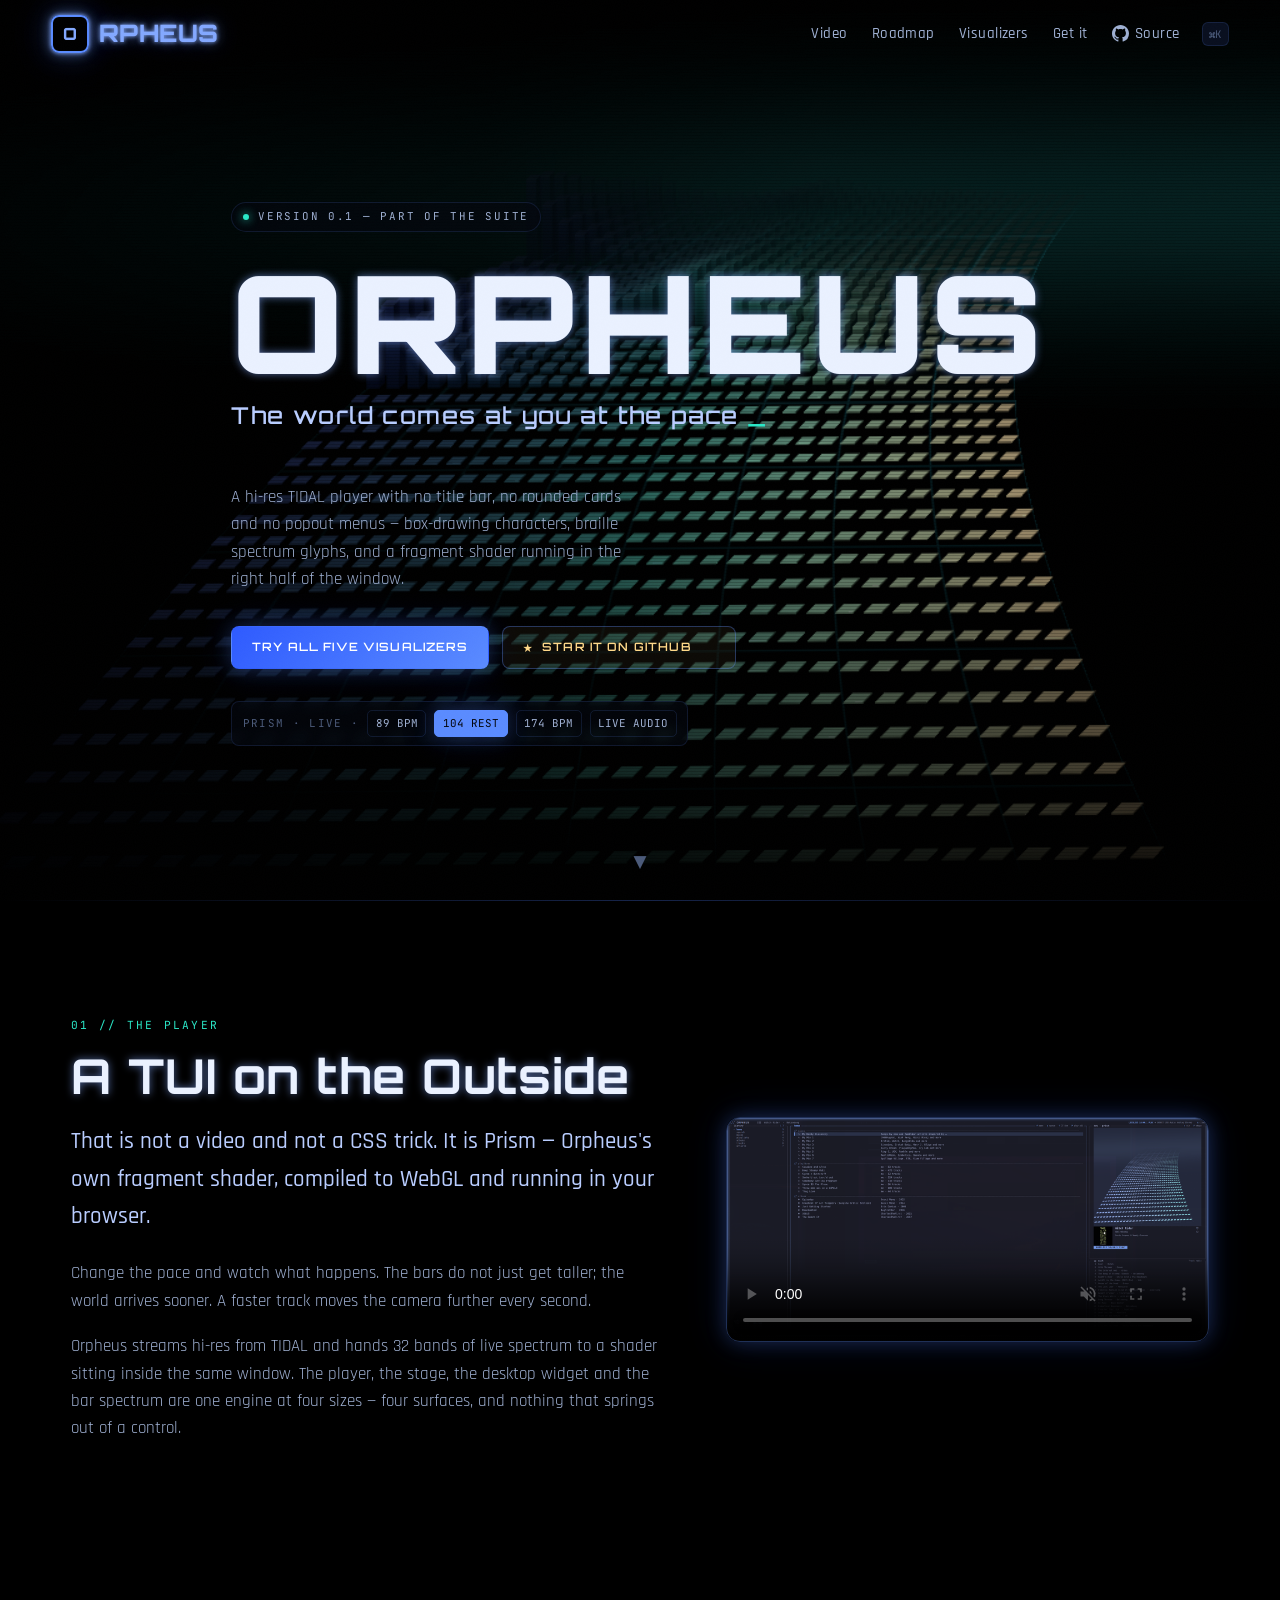
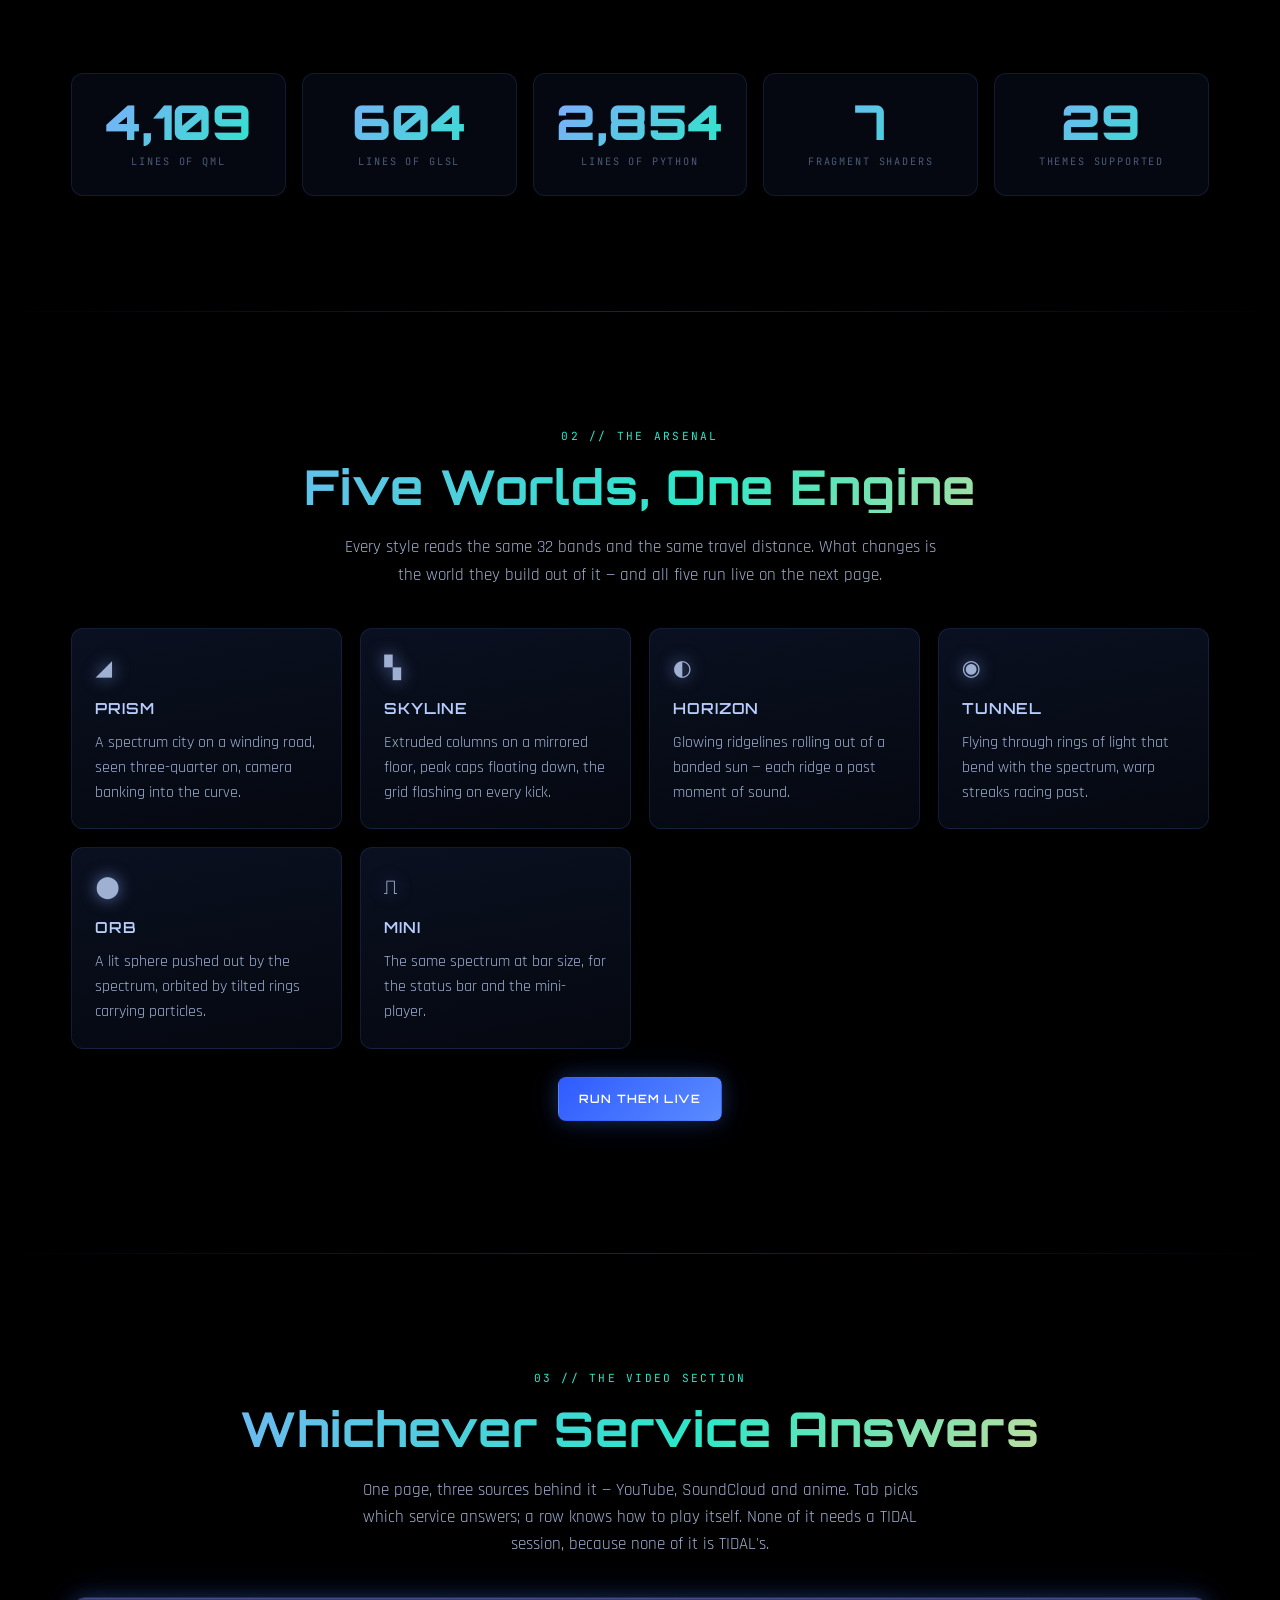
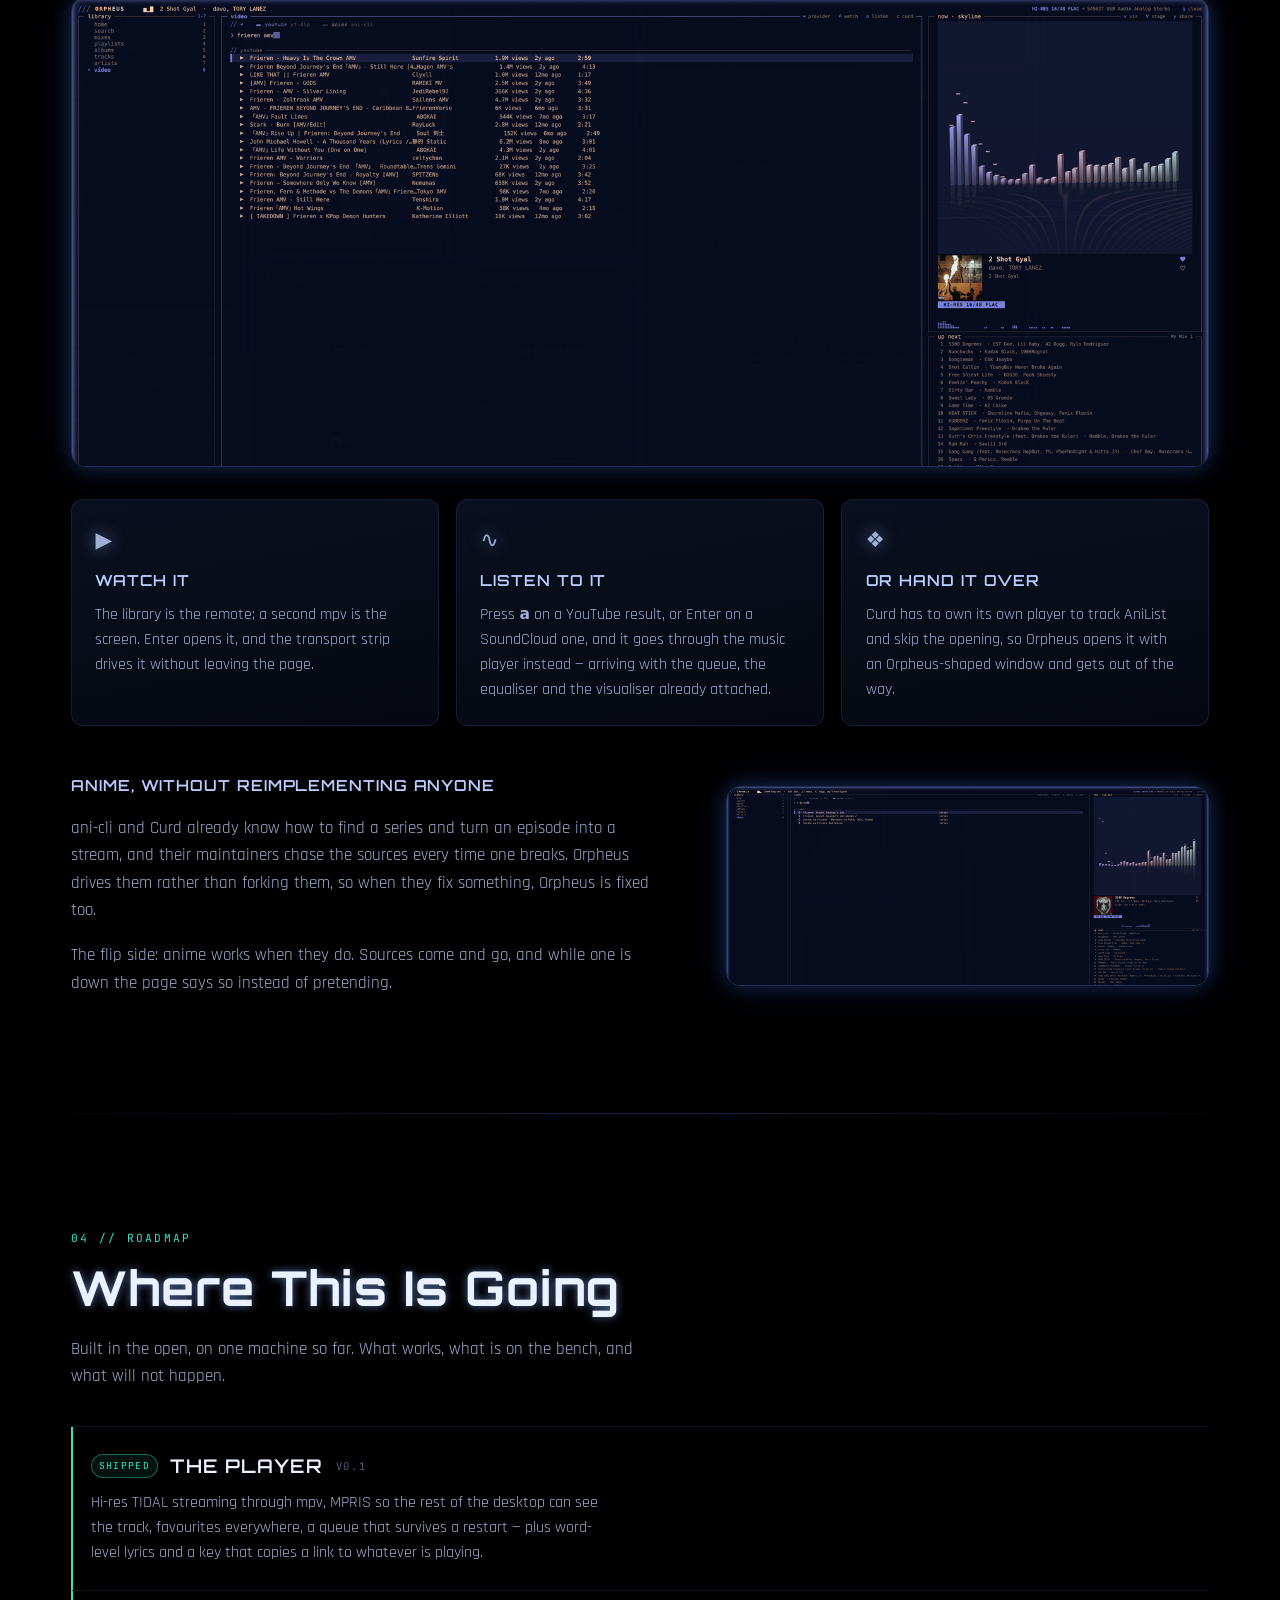
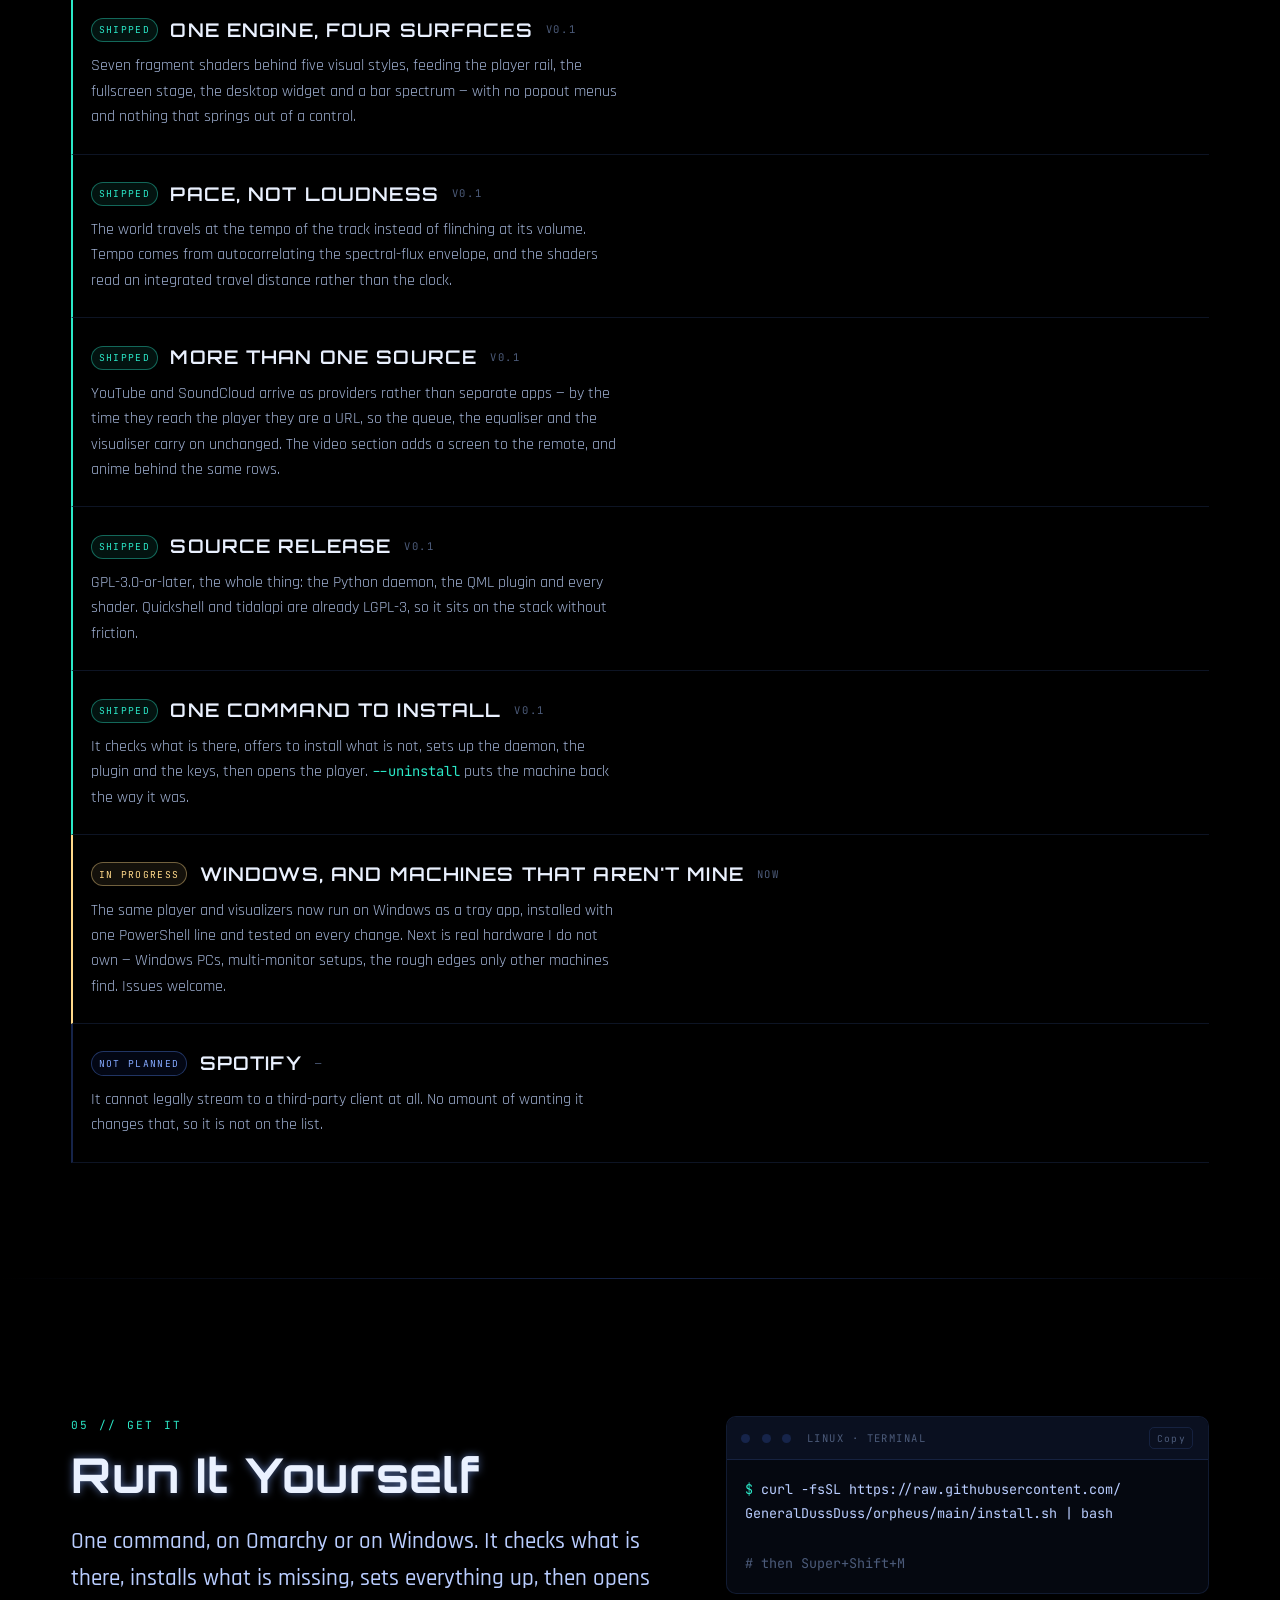
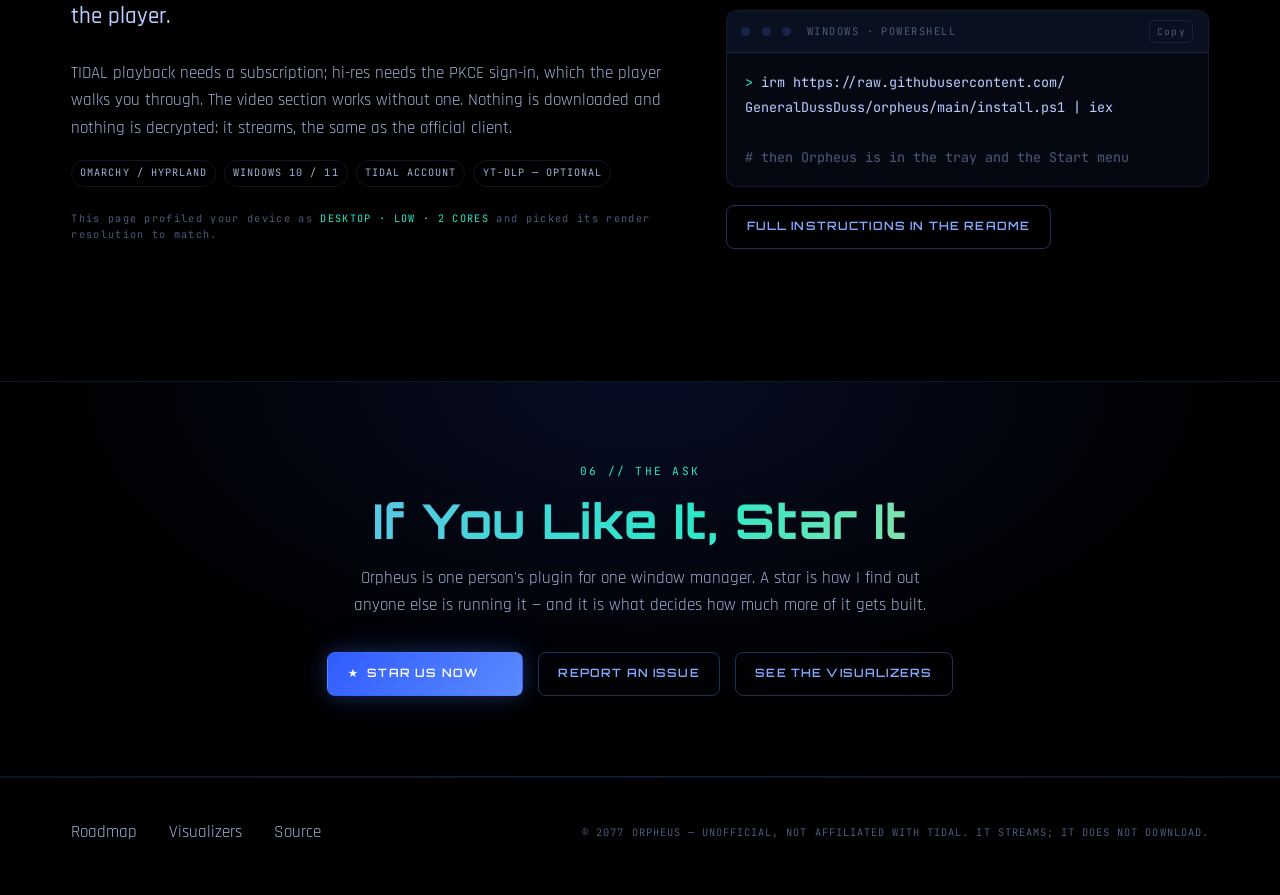
==== commit 5297afd4: "Install on Linux or Windows: one line each Two shell boxes, one per system, each with its own copy b" ====
--- a/index.html
+++ b/index.html
@@ -266,12 +266,13 @@
       <div class="road-row reveal" data-state="now">
         <div class="road-head">
           <span class="pill pill-now">In progress</span>
-          <h3>Runs on a machine that isn't mine</h3>
+          <h3>Windows, and machines that aren't mine</h3>
           <span class="road-when">Now</span>
         </div>
-        <p>The install already passes on a simulated fresh Omarchy; next is real hardware I do
-          not own — multi-monitor placement, themes beyond the 29 already handled, and the rough
-          edges only other machines find. Issues welcome.</p>
+        <p>The same player and visualizers now run on Windows as a tray app, installed with
+          one PowerShell line and tested on every change. Next is real hardware I do not own —
+          Windows PCs, multi-monitor setups, the rough edges only other machines find. Issues
+          welcome.</p>
       </div>
 
       <div class="road-row reveal" data-state="next">
@@ -296,15 +297,14 @@
       <span class="sec-label">05 // GET IT</span>
       <h2 data-scramble>Run It Yourself</h2>
       <div class="prose">
-        <p class="lede">One command on an Omarchy machine. It checks what is there, offers to
-          install what is missing, wires up the daemon, the plugin and the keys, then opens the
-          player.</p>
+        <p class="lede">One command, on Omarchy or on Windows. It checks what is there,
+          installs what is missing, sets everything up, then opens the player.</p>
         <p>TIDAL playback needs a subscription; hi-res needs the PKCE sign-in, which the player
           walks you through. The video section works without one. Nothing is downloaded and
           nothing is decrypted: it streams, the same as the official client.</p>
       </div>
       <div class="req">
-        <span>Omarchy / Hyprland</span><span>mpv</span><span>cava</span><span>uv</span>
+        <span>Omarchy / Hyprland</span><span>Windows 10 / 11</span>
         <span>TIDAL account</span><span>yt-dlp — optional</span>
       </div>
       <div class="tier-note">This page profiled your device as <b data-tier-readout>…</b> and
@@ -314,12 +314,22 @@
       <div class="shell">
         <div class="shell-bar">
           <span class="dot"></span><span class="dot"></span><span class="dot"></span>
-          <span class="shell-name">bash</span>
-          <button class="shell-copy" data-copy="#install-cmd">Copy</button>
-        </div>
-        <pre id="install-cmd"><span class="p">$</span> curl -fsSL https://raw.githubusercontent.com/<wbr>GeneralDussDuss/orpheus/<wbr>main/install.sh | bash
+          <span class="shell-name">linux · terminal</span>
+          <button class="shell-copy" data-copy="#install-linux">Copy</button>
+        </div>
+        <pre id="install-linux"><span class="p">$</span> curl -fsSL https://raw.githubusercontent.com/<wbr>GeneralDussDuss/orpheus/<wbr>main/install.sh | bash
 
 <span class="c"># then Super+Shift+M</span></pre>
+      </div>
+      <div class="shell" style="margin-top:1rem;">
+        <div class="shell-bar">
+          <span class="dot"></span><span class="dot"></span><span class="dot"></span>
+          <span class="shell-name">windows · powershell</span>
+          <button class="shell-copy" data-copy="#install-windows">Copy</button>
+        </div>
+        <pre id="install-windows"><span class="p">&gt;</span> irm https://raw.githubusercontent.com/<wbr>GeneralDussDuss/orpheus/<wbr>main/install.ps1 | iex
+
+<span class="c"># then Orpheus is in the tray and the Start menu</span></pre>
       </div>
       <p style="margin-top:1.1rem;"><a class="btn btn-secondary" href="https://github.com/GeneralDussDuss/orpheus#-install" target="_blank" rel="noopener">Full instructions in the README</a></p>
     </div>
